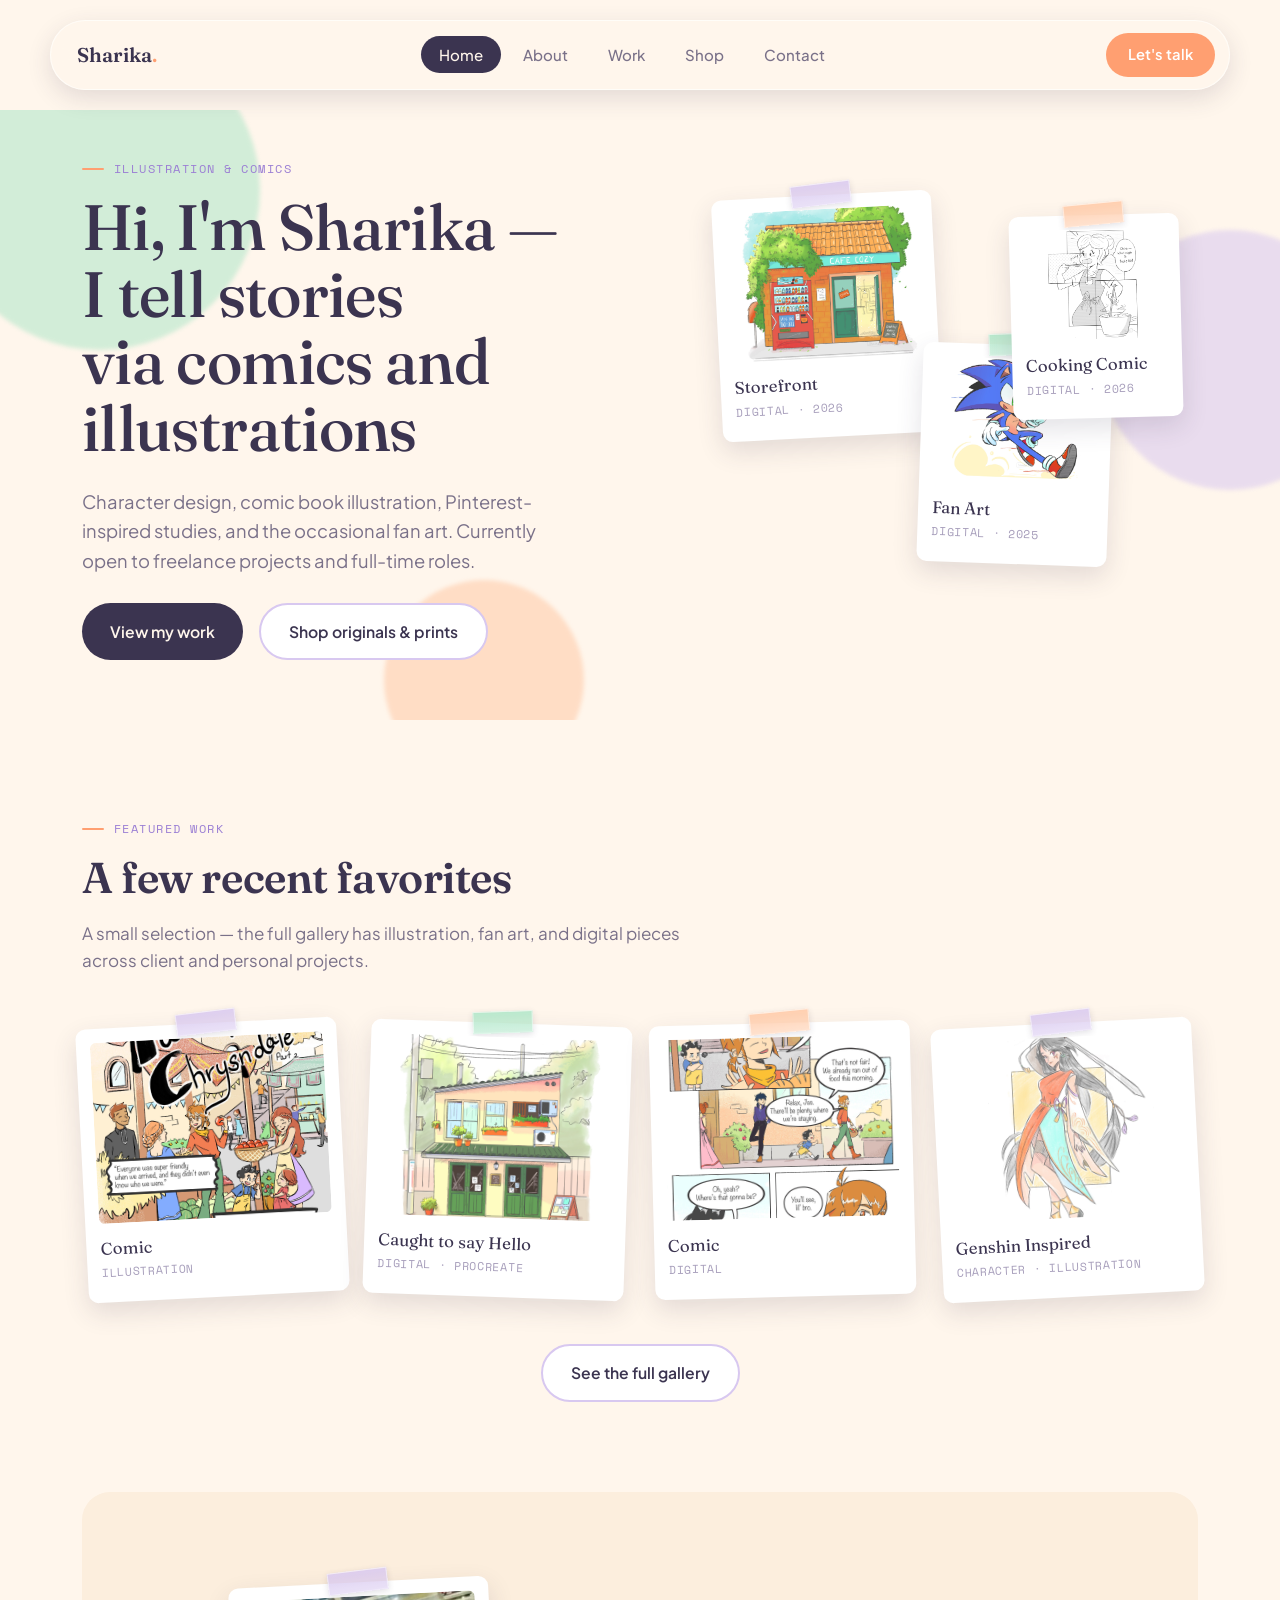
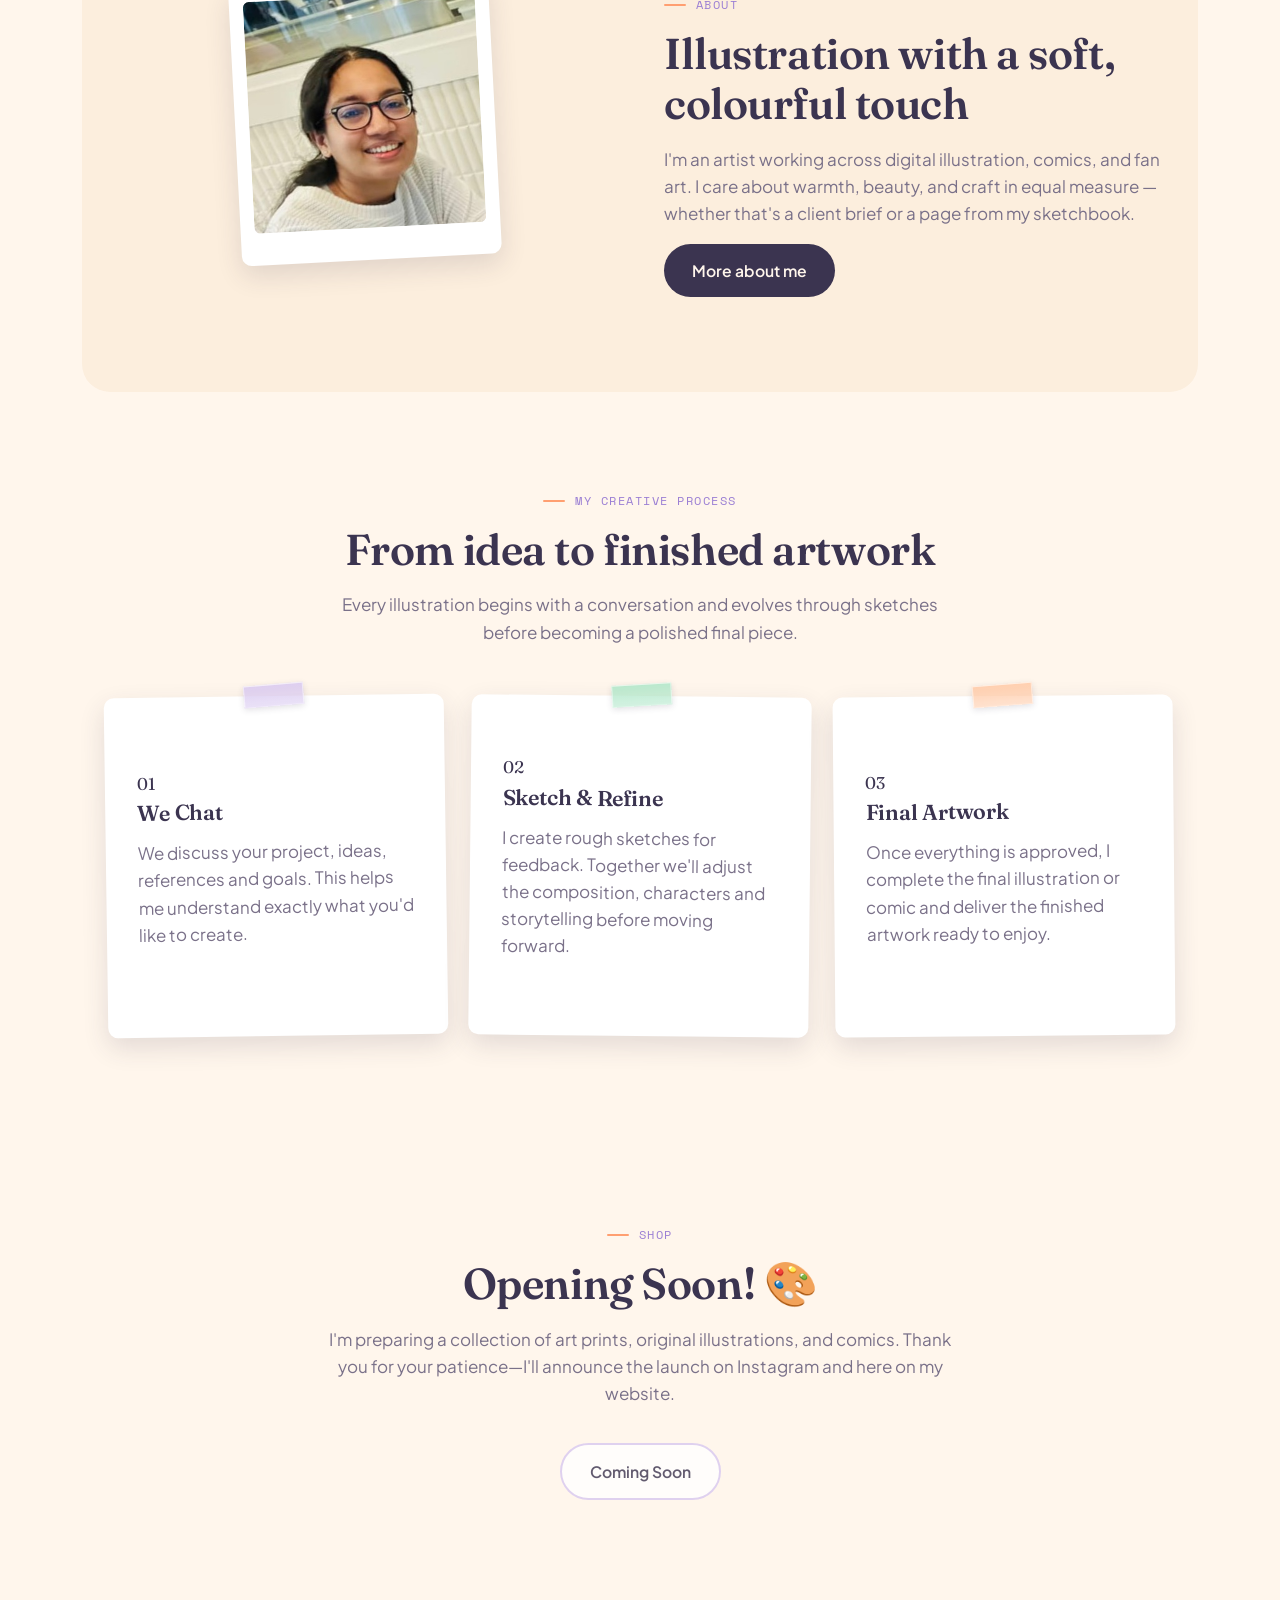
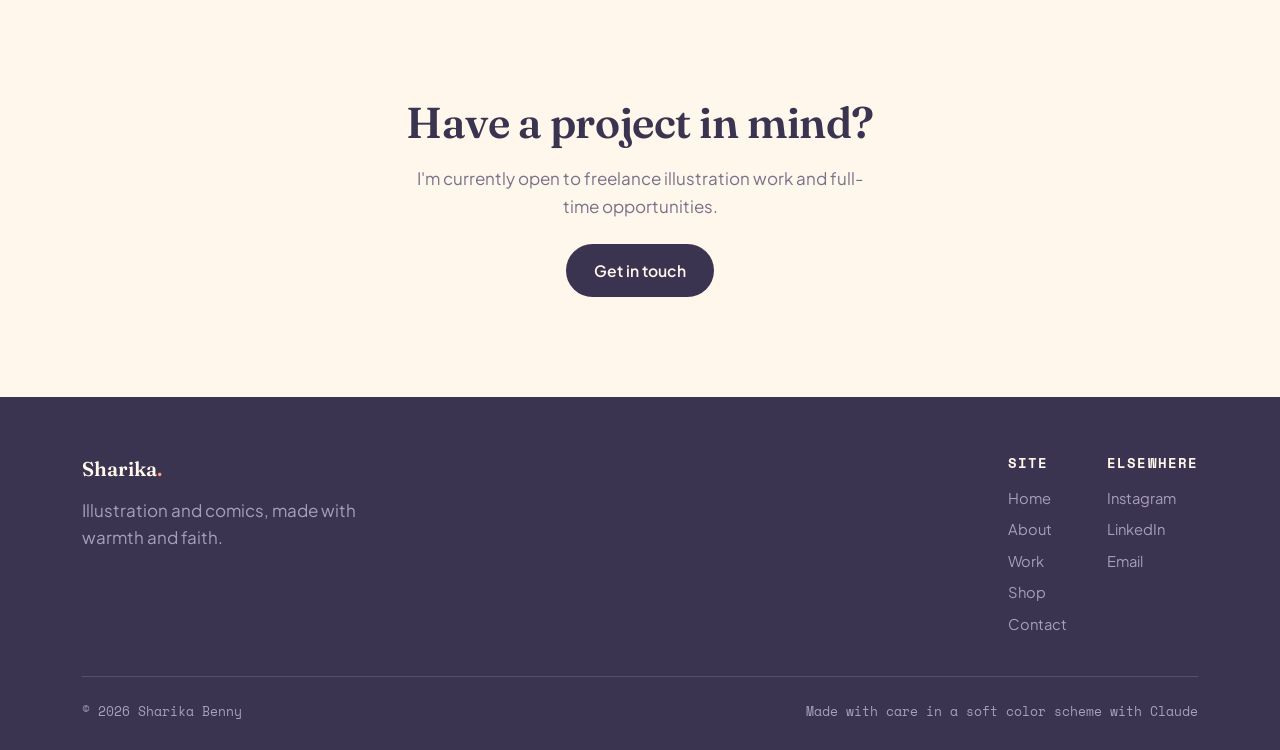
==== index.html @ 8abe6634 "Update index.html" ====
<!DOCTYPE html>
<html lang="en">
<head>
<meta charset="UTF-8">
<meta name="viewport" content="width=device-width, initial-scale=1.0">
<title>Sharika Benny — Illustrator, Comic Artist & Visual Storyteller</title>
<meta name="description"
content="Portfolio of Sharika Benny, an illustrator and comic artist creating character-driven illustrations, comics, and visual storytelling. Available for freelance commissions and full-time opportunities.">
<link rel="preconnect" href="https://fonts.googleapis.com">
<link href="https://fonts.googleapis.com/css2?family=Fraunces:opsz,wght@9..144,400..700&family=Plus+Jakarta+Sans:wght@400;500;600;700&family=Space+Mono:wght@400;700&display=swap" rel="stylesheet">
<link rel="stylesheet" href="style.css">
<link rel="icon" href="favicon.ico" sizes="any">
<link rel="icon" type="image/png" sizes="32x32" href="Favicon.png">
</head>
<body>

<header class="site-header">
  <nav class="nav-pill wrap" style="max-width:1180px;">
    <a href="index.html" class="logo">Sharika<span class="dot">.</span></a>
    <ul class="nav-links">
      <li><a href="index.html" class="active">Home</a></li>
      <li><a href="about.html">About</a></li>
      <li><a href="work.html">Work</a></li>
      <li><a href="shop.html">Shop</a></li>
      <li><a href="contact.html">Contact</a></li>
    </ul>
    <a href="contact.html" class="nav-cta">Let's talk</a>
    <button class="nav-toggle">MENU</button>
  </nav>
</header>

<!-- ============ HERO ============ -->
<section style="padding-top:40px; padding-bottom:60px;">
  <div class="blob-field"><span class="blob b1"></span><span class="blob b2"></span><span class="blob b3"></span></div>
  <div class="wrap" style="position:relative; z-index:1;">
    <div class="grid-2" style="align-items:center;">
      <div>
        <span class="eyebrow">Illustration &amp; Comics</span>
        <h1>Hi, I'm Sharika —<br>I tell stories<br>via comics and illustrations</h1>
        <p style="font-size:1.15rem; max-width:460px;">Character design, comic book illustration, Pinterest-inspired studies, and the occasional fan art. Currently open to freelance projects and full-time roles.</p>
        <div style="display:flex; gap:16px; flex-wrap:wrap; margin-top:28px;">
          <a href="work.html" class="btn btn-primary">View my work</a>
          <a href="shop.html" class="btn btn-secondary">Shop originals &amp; prints</a>
        </div>
      </div>
      <div style="position:relative; height:420px;">
        <!-- Pinned collage -->
        <div class="pin-card" style="position:absolute; width:220px; top:0; left:10%;">
          <span class="tape"></span>
         <div class="art-thumb">
          <a href="house.jpeg" class="lightbox-link">
          <img src="house.jpeg" alt="House digital painting done on Procreate by Sharika Benny">
          </a>
         </div>
          <div class="pin-title">Storefront</div>
          <div class="pin-meta">Digital · 2026</div>
        </div>
        <div class="pin-card" style="position:absolute; width:190px; top:150px; left:48%;">
          <span class="tape"></span>
          <div class="art-thumb">
             <a href="sonic.jpg" class="lightbox-link">
          <img src="sonic.jpg" alt="Fan Art of Sonic the Hedgehog done by Sharika Benny">
          </a>
          </div>
          <div class="pin-title">Fan Art</div>
          <div class="pin-meta">Digital · 2025</div>
        </div>
        <div class="pin-card" style="position:absolute; width:170px; top:20px; left:65%;">
          <span class="tape"></span>
          <div class="art-thumb">
            <a href="cooking.jpeg" class="lightbox-link">
          <img src="cooking.jpeg" alt="Comic Illustration">
          </a>
          </div>
          <div class="pin-title">Cooking Comic</div>
          <div class="pin-meta">Digital · 2026</div>
        </div>
      </div>
    </div>
  </div>
</section>

<!-- ============ FEATURED WORK ============ -->
<section>
  <div class="wrap">
    <div class="section-header">
      <span class="eyebrow">Featured work</span>
      <h2>A few recent favorites</h2>
      <p>A small selection — the full gallery has illustration, fan art, and digital pieces across client and personal projects.</p>
    </div>
    <div class="grid-4">
      <div class="pin-card">
        <span class="tape"></span>
        <div class="art-thumb">
           <a href="comic3.jpg" class="lightbox-link">
          <img src="comic3.jpg" alt="character design of a woman">
          </a>
        </div>
        <div class="pin-title">Comic</div>
        <div class="pin-meta">Illustration</div>
      </div>
      
      <div class="pin-card">
        <span class="tape"></span>
        <div class="art-thumb">
          <a href="house2.jpeg" class="lightbox-link">
          <img src="house2.jpeg" alt="character design of a girl inspired by Pinterest">
          </a>
        </div>
        <div class="pin-title">Caught to say Hello</div>
        <div class="pin-meta">Digital · Procreate</div>
      </div>
      
      <div class="pin-card">
        <span class="tape"></span>
        <div class="art-thumb">
         <a href="comic2.jpg" class="lightbox-link">
    <img src="comic2.jpg" alt="original comic illustration done by Sharika Benny">
         </a>
        </div>
        <div class="pin-title">Comic</div>
        <div class="pin-meta">Digital</div>
      </div>
      
      <div class="pin-card">
        <span class="tape"></span>
        <div class="art-thumb">
         <a href="genshin.jpeg" class="lightbox-link">
    <img src="genshin.jpeg" alt="illustration of a female character inspired by Genshin Impact done by Sharika Benny">
         </a>
        </div>
        <div class="pin-title">Genshin Inspired</div>
        <div class="pin-meta">Character · Illustration</div>
      </div>
    </div>
    <div style="text-align:center; margin-top:48px;">
      <a href="work.html" class="btn btn-secondary">See the full gallery</a>
    </div>
  </div>
</section>

<!-- ============ ABOUT TEASER ============ -->
<section style="background:var(--cream-deep); border-radius:var(--radius-lg); max-width:calc(var(--max-width) - 64px); margin:0 auto;">
  <div class="wrap" style="max-width:100%;">
    <div class="grid-2">
      <div style="position:relative; height:320px;">
        <div class="pin-card" style="width:260px; margin:0 auto;">
          <span class="tape"></span>
          <div class="art-thumb" style="aspect-ratio:1/1;">
           <img src="me.jpg" alt="Profile Photo">
          </div>
        </div>
      </div>
      <div>
        <span class="eyebrow">About</span>
        <h2>Illustration with a soft, colourful touch</h2>
        <p>I'm an artist working across digital illustration, comics, and fan art. I care about warmth, beauty, and craft in equal measure — whether that's a client brief or a page from my sketchbook.</p>
        <a href="about.html" class="btn btn-primary">More about me</a>
      </div>
    </div>
  </div>
</section>

  <!-- ============ CREATIVE PROCESS ============ -->
<section>

  <div class="wrap">

    <div class="section-header center">
      <span class="eyebrow">My Creative Process</span>
      <h2>From idea to finished artwork</h2>
      <p style="max-width:650px; margin:0 auto;">
        Every illustration begins with a conversation and evolves through sketches
        before becoming a polished final piece.
      </p>
    </div>

    <div class="process-grid">

      <div class="pin-card process-card">
        <span class="tape"></span>

        <div class="process-number">01</div>

        <h3>We Chat</h3>

        <p>
          We discuss your project, ideas, references and goals.
          This helps me understand exactly what you'd like to create.
        </p>
      </div>

      <div class="pin-card process-card">
        <span class="tape"></span>

        <div class="process-number">02</div>

        <h3>Sketch & Refine</h3>

        <p>
          I create rough sketches for feedback.
          Together we'll adjust the composition, characters and storytelling before moving forward.
        </p>
      </div>

      <div class="pin-card process-card">
        <span class="tape"></span>

        <div class="process-number">03</div>

        <h3>Final Artwork</h3>

        <p>
          Once everything is approved, I complete the final illustration or comic
          and deliver the finished artwork ready to enjoy.
        </p>
      </div>

    </div>

  </div>

</section>

<!-- ============ SHOP TEASER ============ -->
<section>
  <div class="wrap">
    <div class="section-header center">
      <span class="eyebrow">Shop</span>
      <h2>Opening Soon! 🎨</h2>
      <p style="max-width:650px; margin:0 auto;">
        I'm preparing a collection of art prints, original illustrations, and comics.
        Thank you for your patience—I'll announce the launch on Instagram and here on my website.
      </p>

      <div style="margin-top:36px;">
        <span class="btn btn-secondary" style="cursor:default; opacity:.8;">
          Coming Soon
        </span>
      </div>
    </div>
  </div>
</section>
  
<!-- ============ CTA BAND ============ -->
<section class="section-tight">
  <div class="wrap" style="text-align:center;">
    <h2>Have a project in mind?</h2>
    <p style="max-width:480px; margin:0 auto 24px;">I'm currently open to freelance illustration work and full-time opportunities.</p>
    <a href="contact.html" class="btn btn-primary">Get in touch</a>
  </div>
</section>

<footer>
  <div class="wrap">
    <div class="foot-top">
      <div>
        <a href="index.html" class="logo">Sharika<span class="dot">.</span></a>
        <p style="color:var(--ink-faint); max-width:280px; margin-top:12px;">Illustration and comics, made with warmth and faith.</p>
      </div>
      <div class="foot-links">
        <div class="foot-col">
          <h4>Site</h4>
          <a href="index.html">Home</a>
          <a href="about.html">About</a>
          <a href="work.html">Work</a>
          <a href="shop.html">Shop</a>
          <a href="contact.html">Contact</a>
        </div>
        <div class="foot-col">
          <h4>Elsewhere</h4>
          <a href="https://www.instagram.com/sharika_benny/">Instagram</a>
          <a href="https://www.linkedin.com/in/sharika-b-89a00021a/">LinkedIn</a>
          <a href="mailto:sharikabenny@gmail.com">Email</a>
        </div>
      </div>
    </div>
    <div class="foot-bottom">
      <span>© 2026 Sharika Benny</span>
      <span>Made with care in a soft color scheme with Claude</span>
    </div>
  </div>
</footer>


<div id="lightbox" class="lightbox">

    <div class="lightbox-inner">

        <button class="lightbox-close">&times;</button>

        <button class="lightbox-prev">&#10094;</button>

        <div class="lightbox-image">
            <img id="lightbox-img" src="" alt="Artwork">
        </div>

        <button class="lightbox-next">&#10095;</button>

    </div>

</div>
 <script src="https://unpkg.com/@panzoom/panzoom/dist/panzoom.min.js"></script>
<script src="script.js"></script>
</body>
</html>
---- style.css ----
/* =========================================================
   ART PORTFOLIO — DESIGN SYSTEM
   Palette: peach / mint / lavender, warm cream base
   Display: Fraunces · Body: Plus Jakarta Sans · Labels: Space Mono
   Signature element: pinned "corkboard" cards (rotated + washi tape)
   ========================================================= */

/* ---------- Opening Soon ---------- */

.opening-soon-card{
    max-width:520px;
    margin:50px auto;
    padding:45px;
    text-align:center;
    position:relative;
}

.notice-pin{
    font-size:1.8rem;
    margin-bottom:15px;
}

.notice{
    font-family:"Plus Jakarta Sans",sans-serif;
    color:var(--ink);
}

.notice-line{
    width:120px;
    height:2px;
    background:var(--ink);
    margin:0 auto 30px;
    opacity:.25;
}

.notice h2{
    font-family:"Space Mono",monospace;
    font-size:1rem;
    letter-spacing:2px;
    margin-bottom:30px;
}

.notice p{
    margin-bottom:28px;
    line-height:1.8;
    font-size:1.05rem;
}

.signature{
    font-family:"Fraunces",serif;
    font-size:1.2rem;
    color:var(--lavender-dark);
}

:root {
  /* Color tokens */
  --cream: #FFF6EC;
  --cream-deep: #FCEEDD;
  --peach: #FFC9A6;
  --peach-deep: #FF9F71;
  --mint: #AEE6C8;
  --mint-deep: #63B892;
  --lavender: #D8C8F0;
  --lavender-deep: #9B7FD4;
  --ink: #3B3450;
  --ink-soft: #7A7189;
  --ink-faint: #A79EBB;
  --white: #FFFFFF;
  --shadow: rgba(59, 52, 80, 0.14);

  /* Type */
  --font-display: "Fraunces", "Georgia", serif;
  --font-body: "Plus Jakarta Sans", "Segoe UI", sans-serif;
  --font-label: "Space Mono", "Courier New", monospace;

  /* Layout */
  --max-width: 1180px;
  --radius-lg: 28px;
  --radius-md: 18px;
  --radius-sm: 10px;
}

* { box-sizing: border-box; }
html { scroll-behavior: smooth; }

body {
  margin: 0;
  background: var(--cream);
  color: var(--ink);
  font-family: var(--font-body);
  font-size: 17px;
  line-height: 1.6;
  -webkit-font-smoothing: antialiased;
  overflow-x: hidden;
}

img { max-width: 100%; display: block; }
a { color: inherit; text-decoration: none; }

.wrap {
  max-width: var(--max-width);
  margin: 0 auto;
  padding: 0 32px;
}

h1, h2, h3, h4 {
  font-family: var(--font-display);
  font-weight: 600;
  margin: 0 0 0.4em;
  color: var(--ink);
  letter-spacing: -0.01em;
}

h1 { font-size: clamp(2.6rem, 5vw, 4.4rem); font-weight: 500; line-height: 1.05; }
h2 { font-size: clamp(1.9rem, 3.4vw, 2.7rem); line-height: 1.15; }
h3 { font-size: 1.35rem; }

p { margin: 0 0 1em; color: var(--ink-soft); }

.eyebrow {
  font-family: var(--font-label);
  font-size: 0.78rem;
  letter-spacing: 0.12em;
  text-transform: uppercase;
  color: var(--lavender-deep);
  display: inline-flex;
  align-items: center;
  gap: 10px;
  margin-bottom: 14px;
}
.eyebrow::before {
  content: "";
  width: 22px;
  height: 2px;
  background: var(--peach-deep);
  display: inline-block;
  border-radius: 2px;
}

/* Reduced motion respect */
@media (prefers-reduced-motion: reduce) {
  html { scroll-behavior: auto; }
  * { animation-duration: 0.001ms !important; animation-iteration-count: 1 !important; transition-duration: 0.001ms !important; }
}

/* =========================================================
   AMBIENT BACKGROUND BLOBS
   ========================================================= */
.blob-field {
  position: absolute;
  inset: 0;
  overflow: hidden;
  z-index: 0;
  pointer-events: none;
}
.blob {
  position: absolute;
  border-radius: 50%;
  filter: blur(2px);
  opacity: 0.55;
  animation: float 16s ease-in-out infinite;
}
.blob.b1 { width: 320px; height: 320px; background: var(--mint); top: -80px; left: -60px; animation-delay: 0s; }
.blob.b2 { width: 260px; height: 260px; background: var(--lavender); top: 120px; right: -80px; animation-delay: -4s; }
.blob.b3 { width: 200px; height: 200px; background: var(--peach); bottom: -60px; left: 30%; animation-delay: -8s; }

@keyframes float {
  0%, 100% { transform: translate(0, 0) scale(1); }
  33% { transform: translate(18px, -24px) scale(1.05); }
  66% { transform: translate(-14px, 14px) scale(0.97); }
}

/* =========================================================
   NAVIGATION — soft pill, sticky
   ========================================================= */
.site-header {
  position: sticky;
  top: 0;
  z-index: 100;
  padding: 20px 0;
}
.nav-pill {
  max-width: var(--max-width);
  margin: 0 auto;
  padding: 12px 14px 12px 26px;
  background: rgba(255, 246, 236, 0.78);
  backdrop-filter: blur(14px);
  -webkit-backdrop-filter: blur(14px);
  border: 1px solid rgba(255, 255, 255, 0.6);
  border-radius: 100px;
  display: flex;
  align-items: center;
  justify-content: space-between;
  box-shadow: 0 8px 24px var(--shadow);
}
.logo {
  font-family: var(--font-display);
  font-size: 1.25rem;
  font-weight: 600;
  color: var(--ink);
}
.logo .dot { color: var(--peach-deep); }

.nav-links {
  display: flex;
  align-items: center;
  gap: 4px;
  list-style: none;
  margin: 0;
  padding: 0;
}
.nav-links a {
  padding: 9px 18px;
  border-radius: 100px;
  font-size: 0.94rem;
  font-weight: 500;
  color: var(--ink-soft);
  transition: background 0.2s ease, color 0.2s ease;
}
.nav-links a:hover { background: var(--mint); color: var(--ink); }
.nav-links a.active { background: var(--ink); color: var(--cream); }

.nav-cta {
  background: var(--peach-deep);
  color: var(--white);
  padding: 10px 22px;
  border-radius: 100px;
  font-weight: 600;
  font-size: 0.92rem;
  white-space: nowrap;
  transition: transform 0.2s ease, box-shadow 0.2s ease;
}
.nav-cta:hover { transform: translateY(-2px); box-shadow: 0 8px 18px var(--shadow); }

.nav-toggle { display: none; }

@media (max-width: 780px) {
  .nav-links { display: none; }
  .nav-toggle {
    display: inline-flex;
    background: none;
    border: none;
    font-family: var(--font-label);
    font-size: 0.85rem;
    color: var(--ink);
    cursor: pointer;
  }
  .nav-pill.open .nav-links {
    display: flex;
    flex-direction: column;
    position: absolute;
    top: 74px;
    left: 20px;
    right: 20px;
    background: var(--white);
    border-radius: var(--radius-md);
    padding: 12px;
    box-shadow: 0 12px 30px var(--shadow);
  }
  .nav-links a { width: 100%; text-align: center; }
}

/* =========================================================
   BUTTONS
   ========================================================= */
.btn {
  display: inline-flex;
  align-items: center;
  gap: 8px;
  padding: 14px 28px;
  border-radius: 100px;
  font-weight: 600;
  font-size: 0.98rem;
  border: none;
  cursor: pointer;
  transition: transform 0.2s ease, box-shadow 0.2s ease, background 0.2s ease;
  font-family: var(--font-body);
}
.btn-primary { background: var(--ink); color: var(--cream); }
.btn-primary:hover { transform: translateY(-2px); box-shadow: 0 10px 22px var(--shadow); }
.btn-secondary { background: var(--white); color: var(--ink); border: 2px solid var(--lavender); }
.btn-secondary:hover { background: var(--lavender); transform: translateY(-2px); }
.btn-block { width: 100%; justify-content: center; }

/* =========================================================
   SIGNATURE ELEMENT — PINNED CORKBOARD CARD
   Rotated cards with a washi-tape strip, like pinned to a studio wall.
   Straightens and lifts on hover.
   ========================================================= */
.pin-card {
  position: relative;
  background: var(--white);
  border-radius: var(--radius-sm);
  padding: 14px 14px 20px;
  box-shadow: 0 10px 26px var(--shadow);
  transition: transform 0.35s cubic-bezier(.2,.8,.2,1), box-shadow 0.35s ease;
  cursor: pointer;
}
.pin-card .art-thumb img {
    width: 100%;
    height: 100%;
    display: block;
    object-fit: cover;
}
.pin-card .art-thumb a {
    display: block;
    width: 100%;
    height: 100%;
}
.pin-card:nth-child(3n+1) { transform: rotate(-3deg); }
.pin-card:nth-child(3n+2) { transform: rotate(2deg); }
.pin-card:nth-child(3n)   { transform: rotate(-1.5deg); }
.pin-card:hover {
  transform: rotate(0deg) translateY(-8px) scale(1.02);
  box-shadow: 0 20px 40px var(--shadow);
  z-index: 5;
}
.pin-card .tape {
  position: absolute;
  top: -12px;
  left: 50%;
  transform: translateX(-50%) rotate(-4deg);
  width: 60px;
  height: 22px;
  background: linear-gradient(180deg, rgba(216,200,240,0.85), rgba(216,200,240,0.55));
  border: 1px solid rgba(255,255,255,0.5);
  box-shadow: 0 2px 6px var(--shadow);
}
.pin-card:nth-child(3n+2) .tape { background: linear-gradient(180deg, rgba(174,230,200,0.85), rgba(174,230,200,0.55)); }
.pin-card:nth-child(3n) .tape { background: linear-gradient(180deg, rgba(255,201,166,0.85), rgba(255,201,166,0.55)); }

.pin-card .art-thumb {
  width: 100%;
  aspect-ratio: 4 / 3.1;
  border-radius: 6px;
  overflow: hidden;
  margin-bottom: 12px;
  position: relative;
}
.pin-card .art-thumb svg { width: 100%; height: 100%; display: block; }

.pin-card .pin-title { font-family: var(--font-display); font-size: 1.05rem; margin-bottom: 2px; }
.pin-card .pin-meta { font-family: var(--font-label); font-size: 0.72rem; color: var(--ink-faint); text-transform: uppercase; letter-spacing: 0.06em; }

/* =========================================================
   TAG PILLS
   ========================================================= */
.tag {
  display: inline-flex;
  padding: 6px 16px;
  border-radius: 100px;
  font-family: var(--font-label);
  font-size: 0.76rem;
  letter-spacing: 0.04em;
  background: var(--mint);
  color: var(--ink);
  margin: 0 6px 6px 0;
}
.tag.is-lav { background: var(--lavender); }
.tag.is-peach { background: var(--peach); }

/* =========================================================
   SECTIONS
   ========================================================= */
section { padding: 90px 0; position: relative; }
.section-tight { padding: 60px 0; }
.section-header { max-width: 640px; margin-bottom: 48px; }
.section-header.center { margin-left: auto; margin-right: auto; text-align: center; }

/* =========================================================
   FOOTER
   ========================================================= */
footer {
  background: var(--ink);
  color: var(--cream);
  padding: 56px 0 28px;
  margin-top: 40px;
}
footer .foot-top {
  display: flex;
  justify-content: space-between;
  align-items: flex-start;
  flex-wrap: wrap;
  gap: 32px;
  padding-bottom: 32px;
  border-bottom: 1px solid rgba(255,255,255,0.14);
}
footer .logo { color: var(--cream); }
footer .foot-links { display: flex; gap: 40px; flex-wrap: wrap; }
footer .foot-col h4 { color: var(--cream); font-size: 0.85rem; font-family: var(--font-label); text-transform: uppercase; letter-spacing: 0.08em; margin-bottom: 12px; }
footer .foot-col a { display: block; color: var(--ink-faint); margin-bottom: 8px; font-size: 0.92rem; transition: color 0.2s ease; }
footer .foot-col a:hover { color: var(--peach); }
footer .foot-bottom {
  padding-top: 24px;
  display: flex;
  justify-content: space-between;
  flex-wrap: wrap;
  gap: 12px;
  font-size: 0.82rem;
  color: var(--ink-faint);
  font-family: var(--font-label);
}

/* =========================================================
   LIGHTBOX
   ========================================================= */

#lightbox-img {
    position: relative;
    z-index: 1;
}

#lightbox-img {
    cursor: grab;
}

#lightbox-img:active {
    cursor: grabbing;
}

.lightbox {
    position: fixed;
    inset: 0;
    display: none;
    justify-content: center;
    align-items: center;
    padding: 40px;
    background: rgba(0, 0, 0, 0.75);
    backdrop-filter: blur(6px);
    z-index: 9999;
}

.lightbox.show {
    display: flex;
}

.lightbox-inner {
    position: relative;
    display: inline-block;

    background: white;
    padding: 22px;
    border-radius: 24px;
    box-shadow: 0 25px 60px rgba(0,0,0,.35);
}

#lightbox-img {
    display: block;
    max-width: 85vw;
    max-height: 85vh;
    width: auto;
    height: auto;
    border-radius: 14px;
}

.pin-card.lightbox-link {
    display: block;
    text-decoration: none;
    color: inherit;
}

/* Close button */

.lightbox-close {
    position: absolute;
    top: -18px;
    right: -18px;

    width: 42px;
    height: 42px;

    border: none;
    border-radius: 50%;

    background: white;
    font-size: 26px;
    cursor: pointer;
    z-index: 20;
}

.lightbox-close:hover {
    transform: scale(1.08);
}

/* Navigation */

.lightbox-prev,
.lightbox-next {

    position: absolute;
    top: 50%;
    transform: translateY(-50%);

    width: 54px;
    height: 54px;

    border: none;
    border-radius: 50%;

    background: rgba(255,255,255,.95);
    color: #333;

    font-size: 28px;
    cursor: pointer;

    transition: transform .2s ease, background .2s ease;
}

.lightbox-prev:hover,
.lightbox-next:hover {
    background: white;
    transform: translateY(-50%) scale(1.08);
}

.lightbox-prev {
    left: -75px;
}

.lightbox-next {
    right: -75px;
}

/* Mobile */

@media (max-width: 900px) {

    .lightbox {
        padding: 20px;
    }

    .lightbox-inner {
        padding: 12px;
    }

    .lightbox-prev {
        left: 8px;
    }

    .lightbox-next {
        right: 8px;
    }

    .lightbox-close {
        top: 10px;
        right: 10px;
    }

}

/* =========================================================
   FORMS
   ========================================================= */
.form-field { margin-bottom: 20px; }
.form-field label {
  display: block;
  font-family: var(--font-label);
  font-size: 0.78rem;
  text-transform: uppercase;
  letter-spacing: 0.06em;
  color: var(--ink-soft);
  margin-bottom: 8px;
}
.form-field input,
.form-field textarea,
.form-field select {
  width: 100%;
  padding: 14px 18px;
  border-radius: var(--radius-sm);
  border: 2px solid var(--cream-deep);
  background: var(--white);
  font-family: var(--font-body);
  font-size: 1rem;
  color: var(--ink);
  transition: border-color 0.2s ease;
}
.form-field input:focus,
.form-field textarea:focus,
.form-field select:focus {
  outline: none;
  border-color: var(--lavender-deep);
}
.form-field textarea { resize: vertical; min-height: 130px; }

/* Visible keyboard focus for accessibility */
a:focus-visible, button:focus-visible, input:focus-visible, textarea:focus-visible, select:focus-visible {
  outline: 3px solid var(--lavender-deep);
  outline-offset: 2px;
}

/* =========================================================
   UTILITY GRIDS
   ========================================================= */
.grid-2 { display: grid; grid-template-columns: 1fr 1fr; gap: 48px; align-items: center; }
.grid-3 { display: grid; grid-template-columns: repeat(3, 1fr); gap: 28px; }
.grid-4 { display: grid; grid-template-columns: repeat(4, 1fr); gap: 24px; }

@media (max-width: 900px) {
  .grid-2 { grid-template-columns: 1fr; gap: 32px; }
  .grid-3 { grid-template-columns: repeat(2, 1fr); }
  .grid-4 { grid-template-columns: repeat(2, 1fr); }
}
@media (max-width: 560px) {
  .grid-3, .grid-4 { grid-template-columns: 1fr; }
  .wrap { padding: 0 20px; }
  section { padding: 60px 0; }
}

/* Filter tabs (Work page) */
.filter-row {
  display: flex;
  gap: 10px;
  flex-wrap: wrap;
  margin-bottom: 40px;
}
.filter-btn {
  padding: 10px 20px;
  border-radius: 100px;
  border: 2px solid var(--cream-deep);
  background: var(--white);
  font-family: var(--font-label);
  font-size: 0.8rem;
  letter-spacing: 0.03em;
  cursor: pointer;
  transition: all 0.2s ease;
}
.filter-btn:hover { border-color: var(--lavender); }
.filter-btn.active { background: var(--ink); color: var(--cream); border-color: var(--ink); }

.hidden { display: none !important; }

/* Toast confirmation */
.toast {
  position: fixed;
  bottom: 30px;
  left: 50%;
  transform: translateX(-50%) translateY(20px);
  background: var(--ink);
  color: var(--cream);
  padding: 16px 28px;
  border-radius: 100px;
  font-size: 0.92rem;
  box-shadow: 0 12px 30px rgba(0,0,0,0.25);
  opacity: 0;
  pointer-events: none;
  transition: all 0.3s ease;
  z-index: 300;
}
.toast.show { opacity: 1; transform: translateX(-50%) translateY(0); pointer-events: auto; }

.success-message {
    display: none;
    margin-top: 20px;
    padding: 16px 18px;
    border-radius: 12px;
    background: #e8f8ee;
    color: #20643b;
    font-weight: 600;
    line-height: 1.5;
}

.process-grid{

display:flex;
align-items:center;
justify-content:center;
gap:24px;
flex-wrap:wrap;

margin-top:50px;

}

.process-card{
    width:340px;
    aspect-ratio:1 / 1;

    padding:32px;

    display:flex;
    flex-direction:column;
    justify-content:center;

    text-align:left;

    transition:.25s ease;
}

.process-card:nth-child(1){
    transform:rotate(-0.8deg);
}

.process-card:nth-child(2){
    transform:rotate(0.6deg);
}

.process-card:nth-child(3){
    transform:rotate(-0.5deg);
}

.process-card:hover{

transform:translateY(-8px) rotate(0deg);

}

.process-number{
    font-family:var(--font-display);    
}
font-size:3rem;

color:var(--lavender-deep);

margin-bottom:12px;

}

.process-card h3{

margin-bottom:14px;

}

.process-arrow{

font-size:2rem;

opacity:.45;

user-select:none;

}

@media(max-width:900px){

.process-grid{

flex-direction:column;

}

.process-arrow{

transform:rotate(90deg);

}
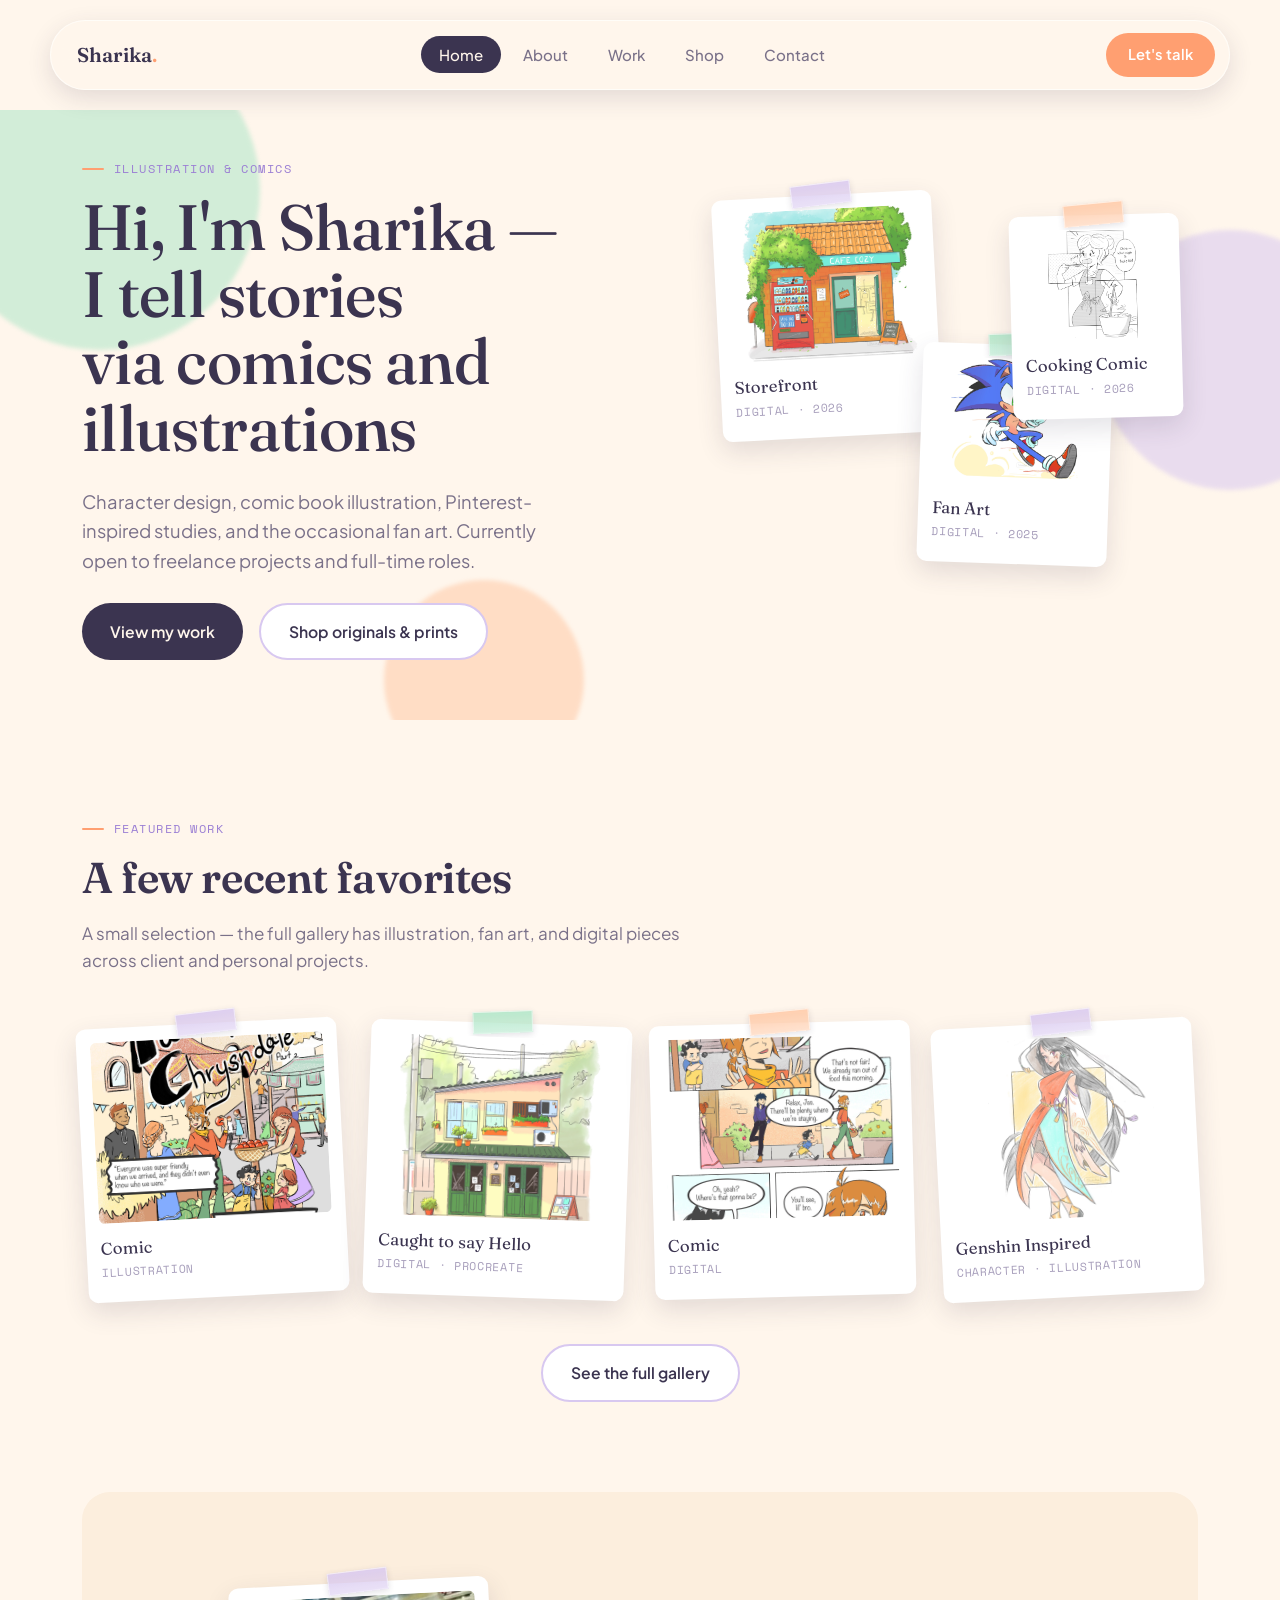
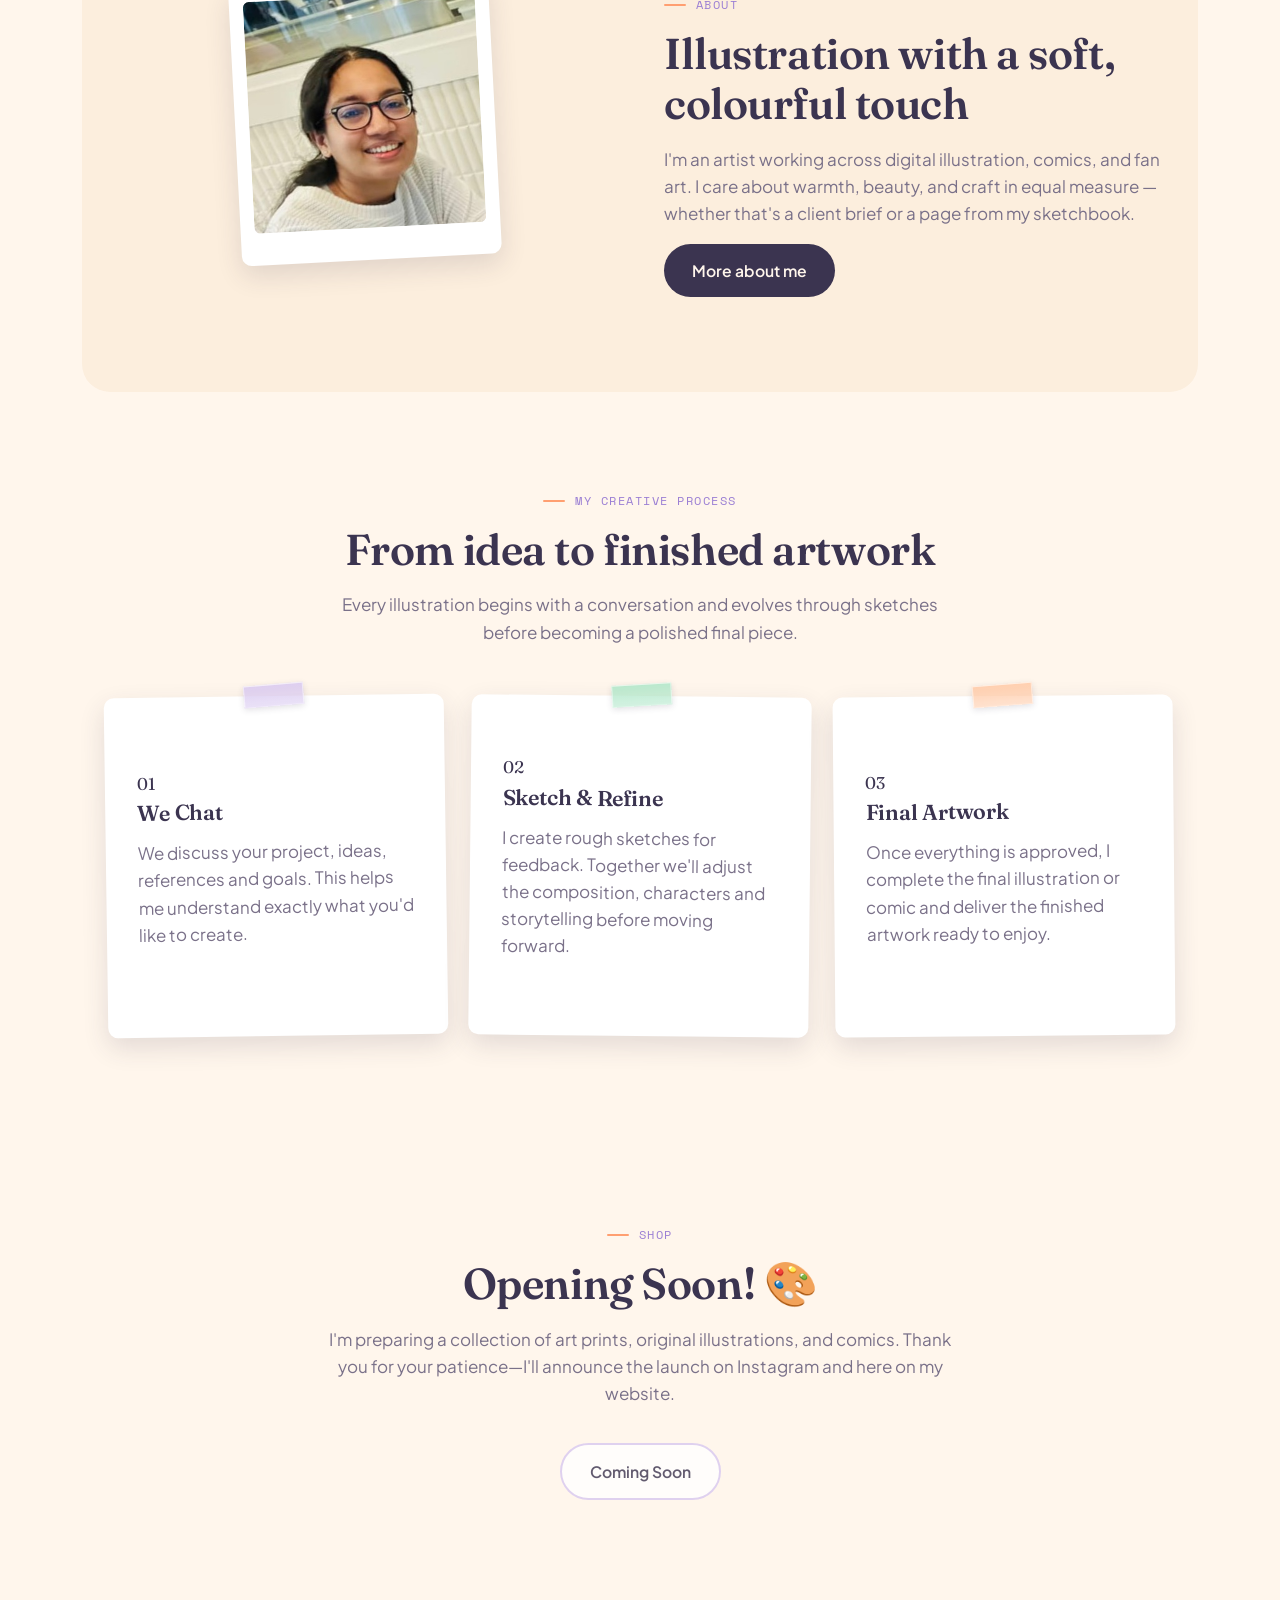
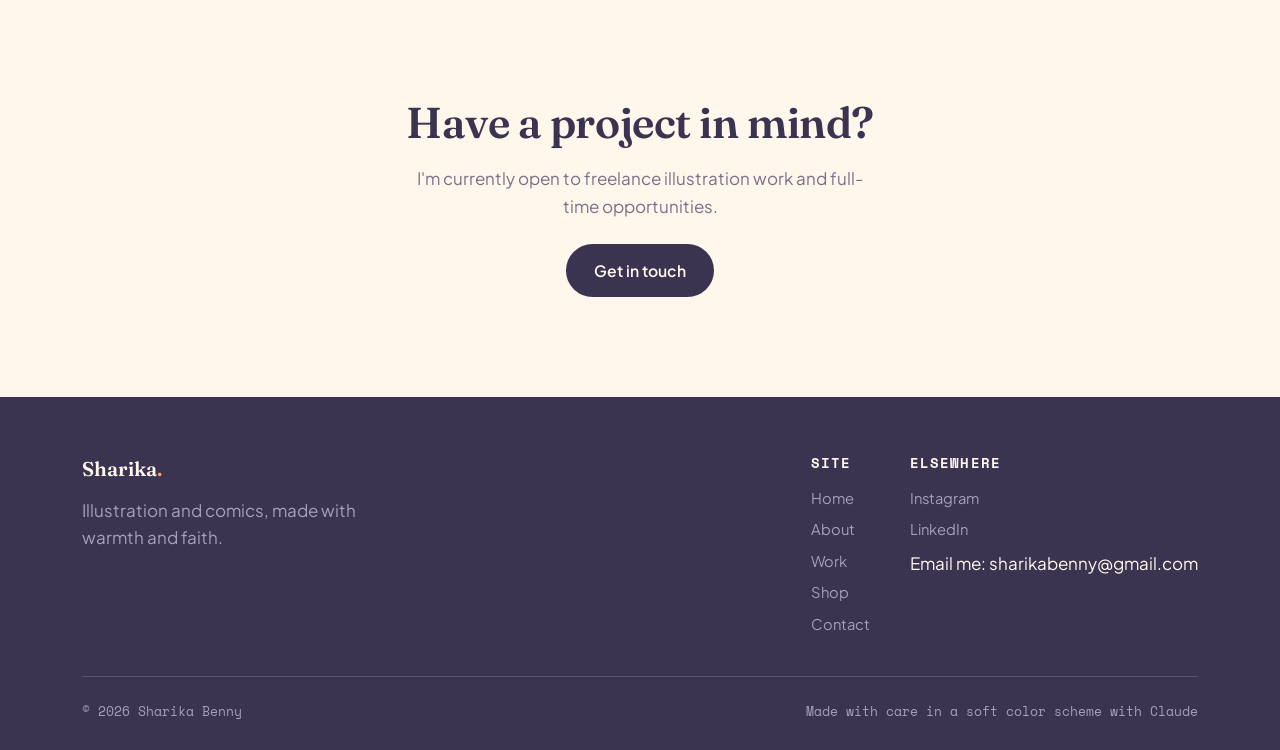
==== commit 51eb124a: "Update index.html" ====
--- a/index.html
+++ b/index.html
@@ -271,7 +271,7 @@
           <h4>Elsewhere</h4>
           <a href="https://www.instagram.com/sharika_benny/">Instagram</a>
           <a href="https://www.linkedin.com/in/sharika-b-89a00021a/">LinkedIn</a>
-          <a href="mailto:sharikabenny@gmail.com">Email</a>
+          Email me: sharikabenny@gmail.com
         </div>
       </div>
     </div>
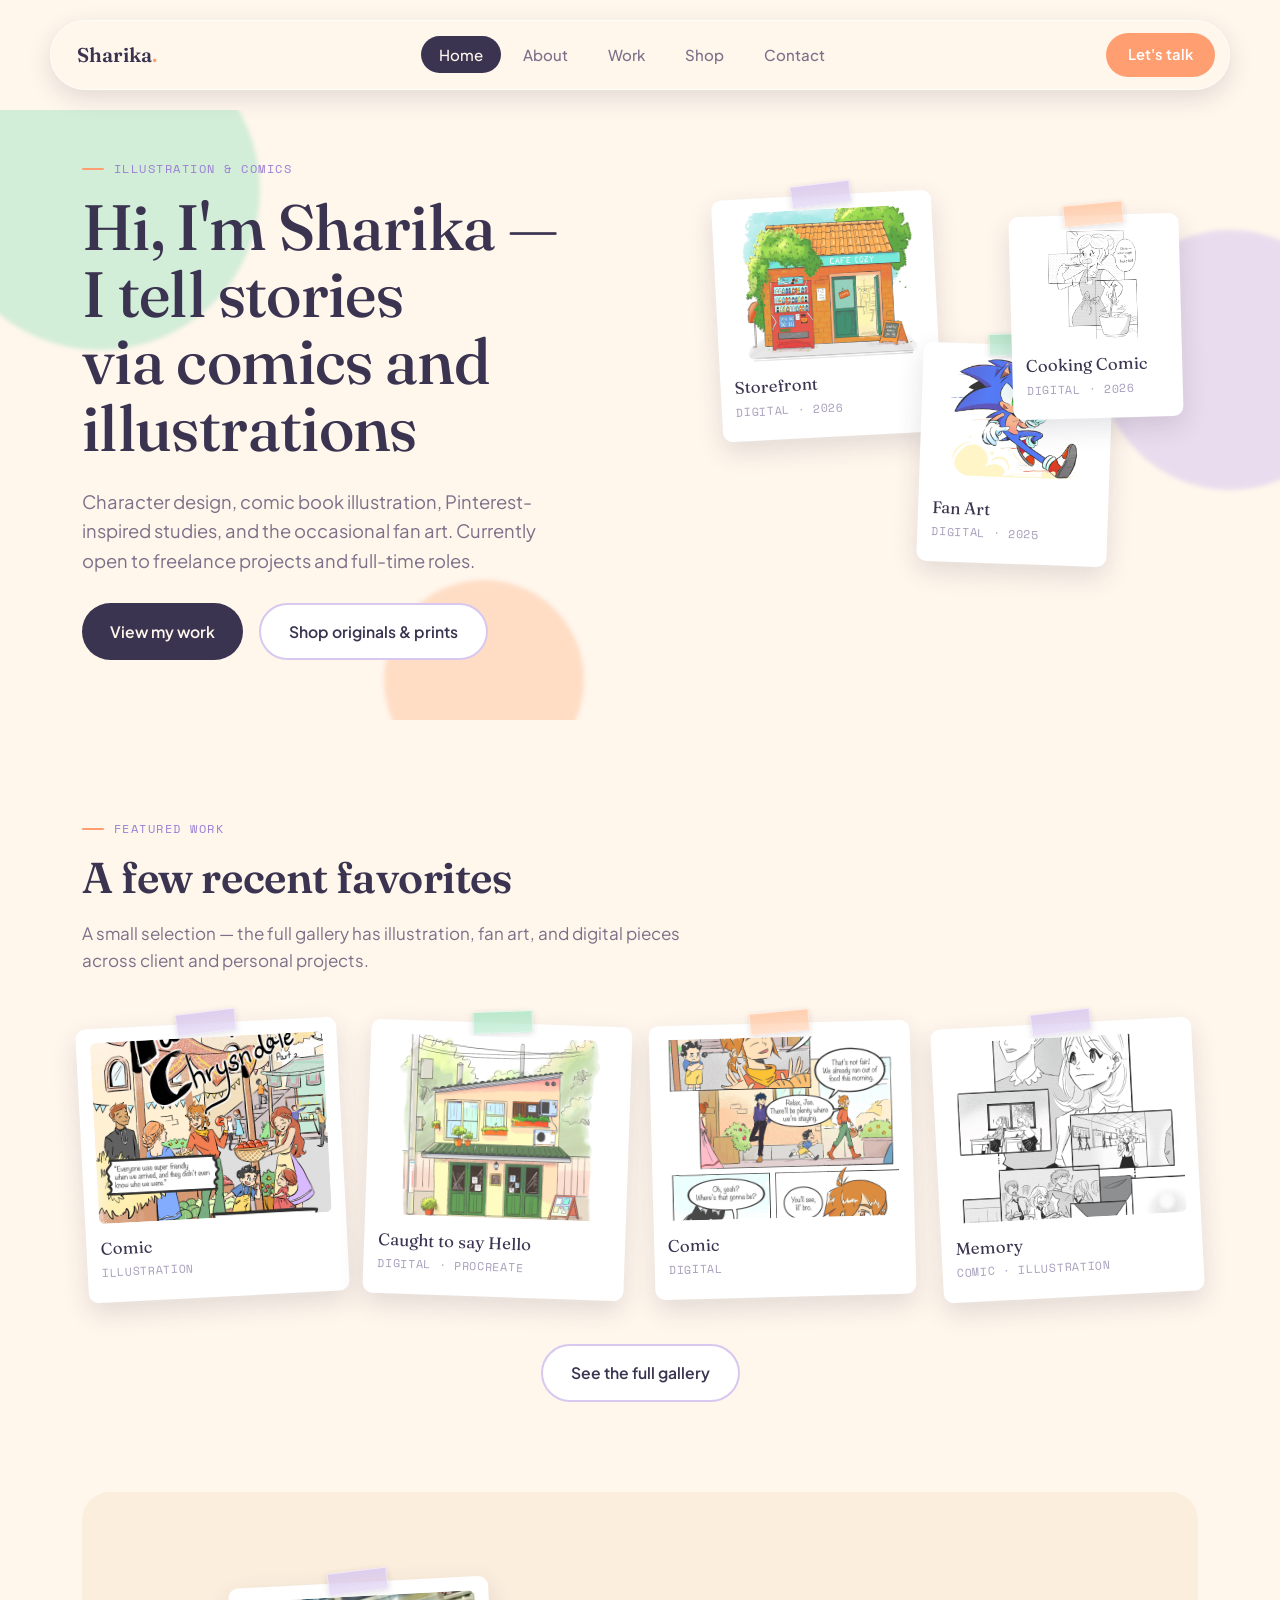
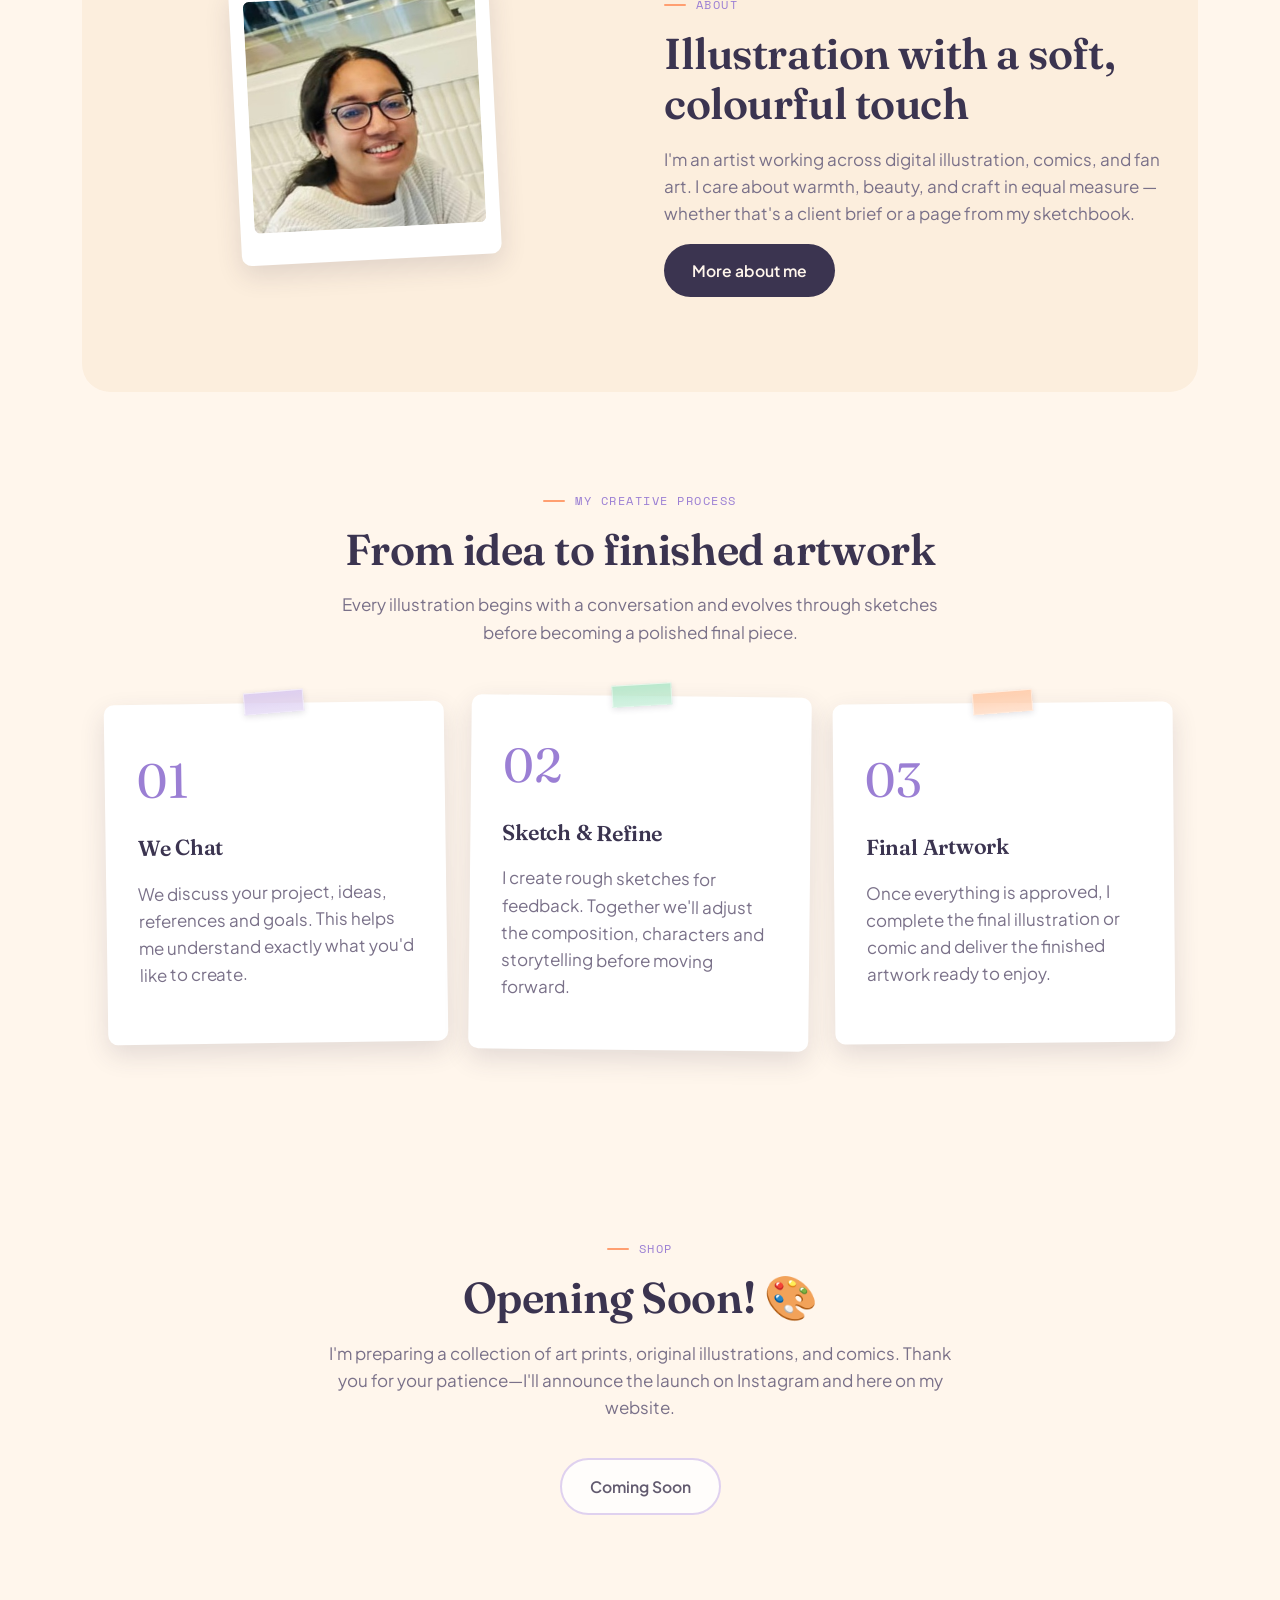
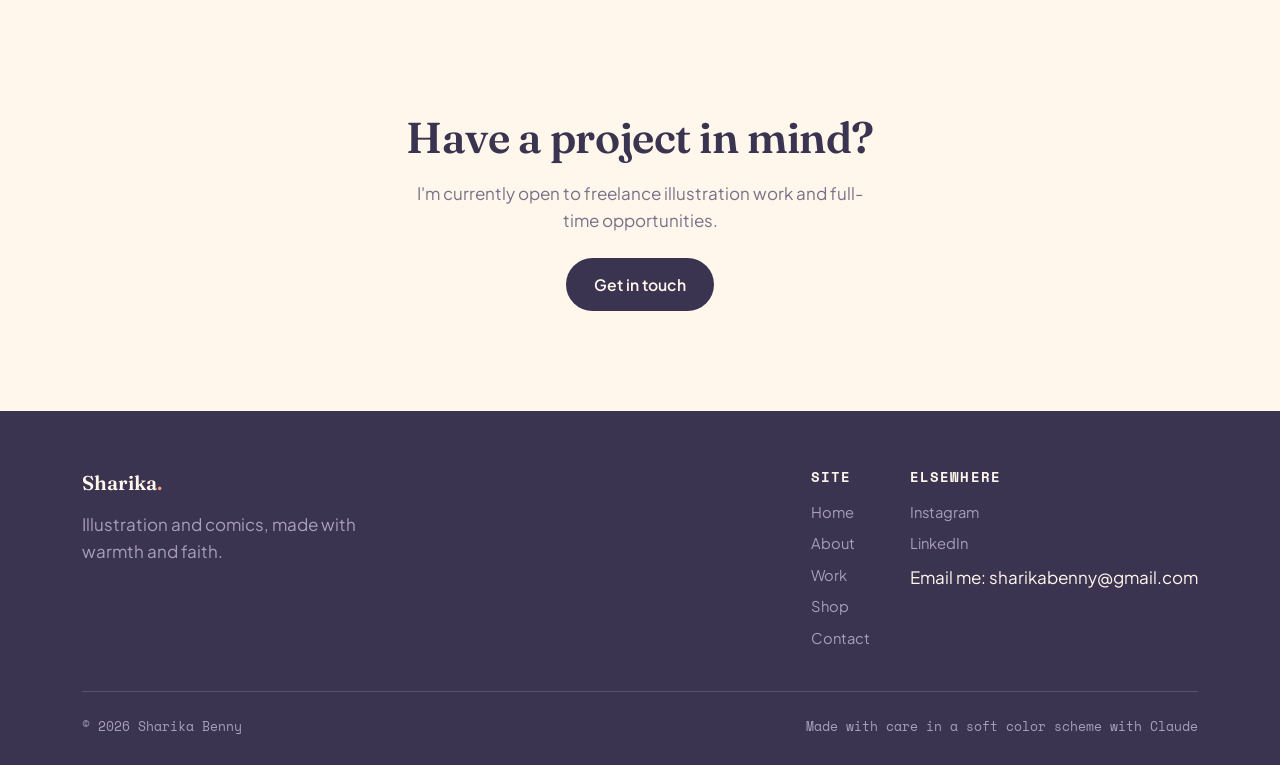
==== commit f6bd3339: "Update index.html" ====
--- a/index.html
+++ b/index.html
@@ -125,12 +125,12 @@
       <div class="pin-card">
         <span class="tape"></span>
         <div class="art-thumb">
-         <a href="genshin.jpeg" class="lightbox-link">
-    <img src="genshin.jpeg" alt="illustration of a female character inspired by Genshin Impact done by Sharika Benny">
+         <a href="1.jpg" class="lightbox-link">
+    <img src="1.jpg" alt="manga inspired comic page done by Sharika Benny">
          </a>
         </div>
-        <div class="pin-title">Genshin Inspired</div>
-        <div class="pin-meta">Character · Illustration</div>
+        <div class="pin-title">Memory</div>
+        <div class="pin-meta">Comic · Illustration</div>
       </div>
     </div>
     <div style="text-align:center; margin-top:48px;">
--- a/style.css
+++ b/style.css
@@ -405,145 +405,217 @@
    LIGHTBOX
    ========================================================= */
 
-#lightbox-img {
-    position: relative;
-    z-index: 1;
-}
-
-#lightbox-img {
-    cursor: grab;
-}
-
-#lightbox-img:active {
-    cursor: grabbing;
-}
-
-.lightbox {
-    position: fixed;
-    inset: 0;
-    display: none;
-    justify-content: center;
-    align-items: center;
-    padding: 40px;
-    background: rgba(0, 0, 0, 0.75);
-    backdrop-filter: blur(6px);
-    z-index: 9999;
-}
-
-.lightbox.show {
-    display: flex;
-}
-
-.lightbox-inner {
-    position: relative;
-    display: inline-block;
-
-    background: white;
-    padding: 22px;
-    border-radius: 24px;
-    box-shadow: 0 25px 60px rgba(0,0,0,.35);
-}
-
-#lightbox-img {
-    display: block;
-    max-width: 85vw;
-    max-height: 85vh;
-    width: auto;
-    height: auto;
-    border-radius: 14px;
-}
-
-.pin-card.lightbox-link {
-    display: block;
-    text-decoration: none;
-    color: inherit;
-}
-
-/* Close button */
-
-.lightbox-close {
-    position: absolute;
-    top: -18px;
-    right: -18px;
-
-    width: 42px;
-    height: 42px;
-
-    border: none;
-    border-radius: 50%;
-
-    background: white;
-    font-size: 26px;
-    cursor: pointer;
-    z-index: 20;
-}
-
-.lightbox-close:hover {
-    transform: scale(1.08);
-}
-
-/* Navigation */
+.lightbox{
+    position:fixed;
+    inset:0;
+    display:none;
+    justify-content:center;
+    align-items:center;
+    padding:50px;
+    background:rgba(0,0,0,.75);
+    backdrop-filter:blur(6px);
+    z-index:9999;
+}
+
+.lightbox.show{
+    display:flex;
+}
+
+.lightbox-inner{
+    position:relative;
+
+    display:flex;
+    flex-direction:column;
+
+    align-items:center;
+
+    width:min(94vw,1300px);
+
+    max-height:92vh;
+
+    padding:28px;
+
+    overflow-y:auto;
+
+    background:white;
+
+    border-radius:28px;
+}
+
+.lightbox-image{
+    width:100%;
+    display:flex;
+    justify-content:center;
+    align-items:center;
+}
+
+#lightbox-img{
+    display:block;
+    max-width:100%;
+    max-height:68vh;
+    width:100%;
+    height:auto;
+    object-fit:contain;
+}
+
+.lightbox-caption{
+    width:100%;
+    max-width:720px;
+
+    margin-top:30px;
+
+    text-align:center;
+}
+
+.lightbox-sidebar{
+    width:100%;
+    max-width:720px;
+}
+
+#lightbox-title{
+    margin-bottom:10px;
+}
+
+#lightbox-meta{
+    color:var(--ink-soft);
+    margin-bottom:24px;
+
+    font-family:var(--font-label);
+    text-transform:uppercase;
+    letter-spacing:.08em;
+    font-size:.8rem;
+}
+
+#lightbox-desc{
+    line-height:1.8;
+    margin-bottom:25px;
+}
+
+.pdf-link{
+    display:inline-flex;
+    align-items:center;
+    gap:10px;
+
+    padding:14px 28px;
+
+    border-radius:999px;
+
+    background:var(--ink);
+    color:white;
+
+    font-weight:600;
+
+    transition:.25s;
+}
+
+.pdf-link:hover{
+    transform:translateY(-2px);
+    box-shadow:0 10px 24px rgba(0,0,0,.18);
+}
+.lightbox-close{
+
+    position:absolute;
+
+    top:-18px;
+    right:-18px;
+
+    width:48px;
+    height:48px;
+
+    border:none;
+
+    border-radius:50%;
+
+    background:white;
+
+    font-size:28px;
+
+    cursor:pointer;
+
+    z-index:10;
+
+}
 
 .lightbox-prev,
-.lightbox-next {
-
-    position: absolute;
-    top: 50%;
-    transform: translateY(-50%);
-
-    width: 54px;
-    height: 54px;
-
-    border: none;
-    border-radius: 50%;
-
-    background: rgba(255,255,255,.95);
-    color: #333;
-
-    font-size: 28px;
-    cursor: pointer;
-
-    transition: transform .2s ease, background .2s ease;
-}
-
-.lightbox-prev:hover,
-.lightbox-next:hover {
-    background: white;
-    transform: translateY(-50%) scale(1.08);
-}
-
-.lightbox-prev {
-    left: -75px;
-}
-
-.lightbox-next {
-    right: -75px;
+.lightbox-next{
+
+    position:absolute;
+
+    top:50%;
+
+    transform:translateY(-50%);
+
+    width:56px;
+    height:56px;
+
+    border:none;
+
+    border-radius:50%;
+
+    background:white;
+
+    font-size:28px;
+
+    cursor:pointer;
+
+    z-index:10;
+
+}
+
+.lightbox-prev{
+    left:20px;
+}
+
+.lightbox-next{
+    right:20px;
 }
 
 /* Mobile */
 
-@media (max-width: 900px) {
-
-    .lightbox {
-        padding: 20px;
-    }
-
-    .lightbox-inner {
-        padding: 12px;
-    }
-
-    .lightbox-prev {
-        left: 8px;
-    }
-
-    .lightbox-next {
-        right: 8px;
-    }
-
-    .lightbox-close {
-        top: 10px;
-        right: 10px;
-    }
+@media (max-width:900px){
+
+.lightbox-inner{
+
+    flex-direction:column;
+
+    width:95vw;
+
+    max-height:90vh;
+
+    overflow-y:auto;
+
+}
+
+.lightbox-sidebar{
+
+    width:100%;
+
+}
+
+.lightbox-prev{
+
+    left:10px;
+
+}
+
+.lightbox-next{
+
+    right:10px;
+
+}
+
+.lightbox-close{
+
+    top:10px;
+    right:10px;
+
+}
+
+#lightbox-img{
+
+    max-height:60vh;
+
+}
 
 }
 
@@ -704,16 +776,11 @@
 }
 
 .process-number{
-    font-family:var(--font-display);    
-}
-font-size:3rem;
-
-color:var(--lavender-deep);
-
-margin-bottom:12px;
-
-}
-
+    font-family: var(--font-display);
+    font-size: 3rem;
+    color: var(--lavender-deep);
+    margin-bottom: 12px;
+}
 .process-card h3{
 
 margin-bottom:14px;
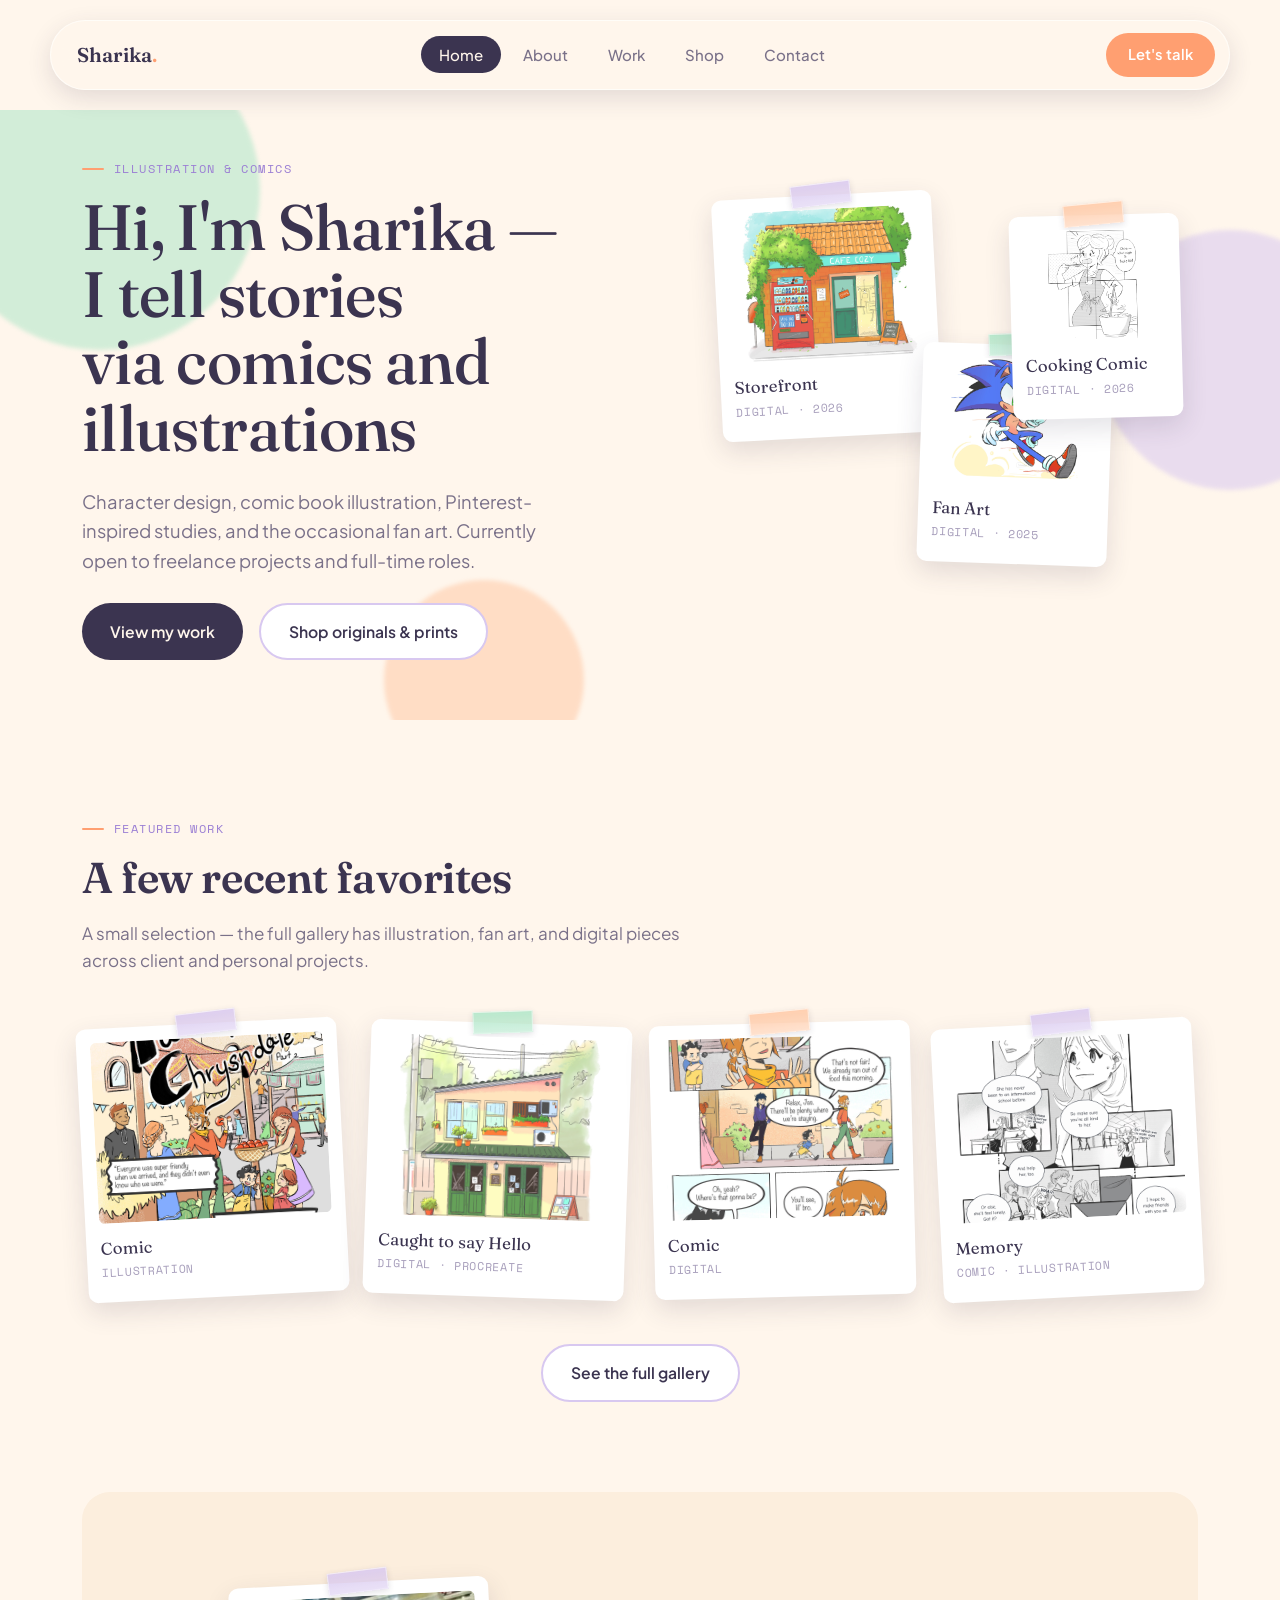
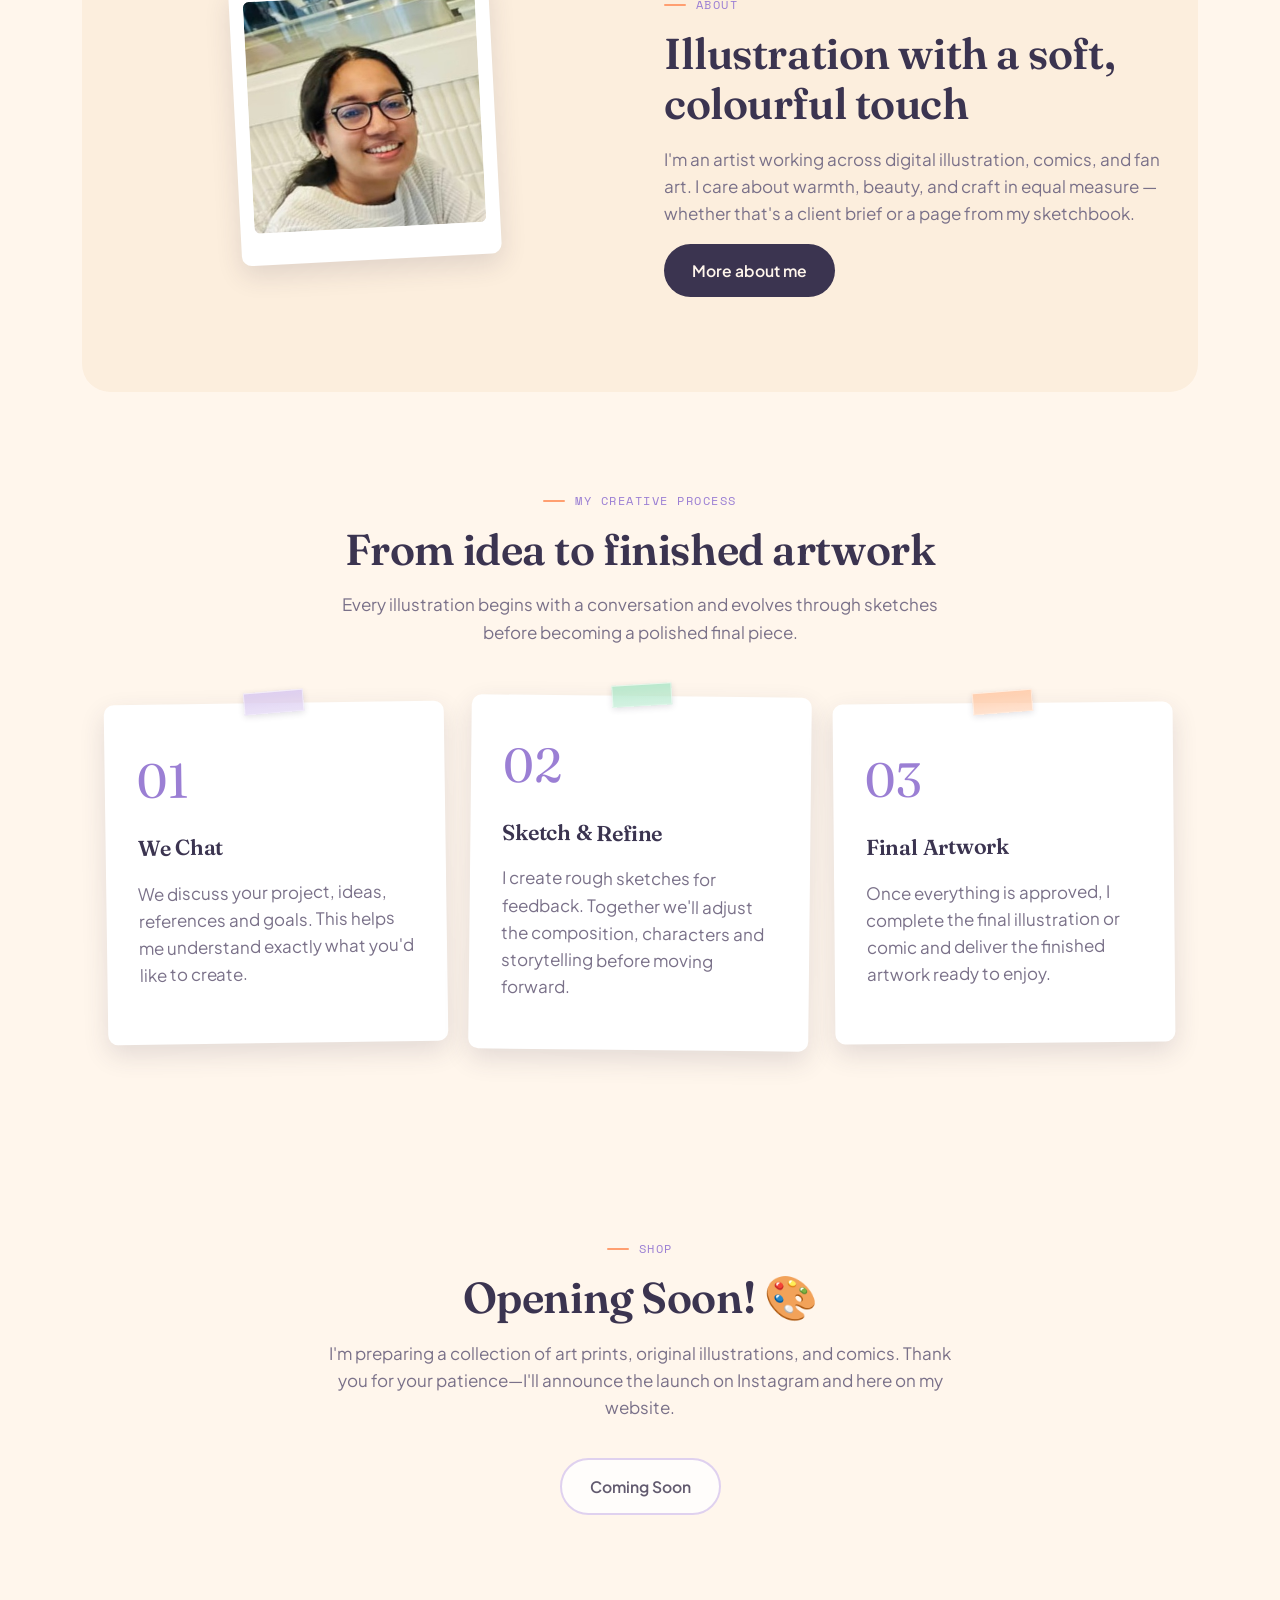
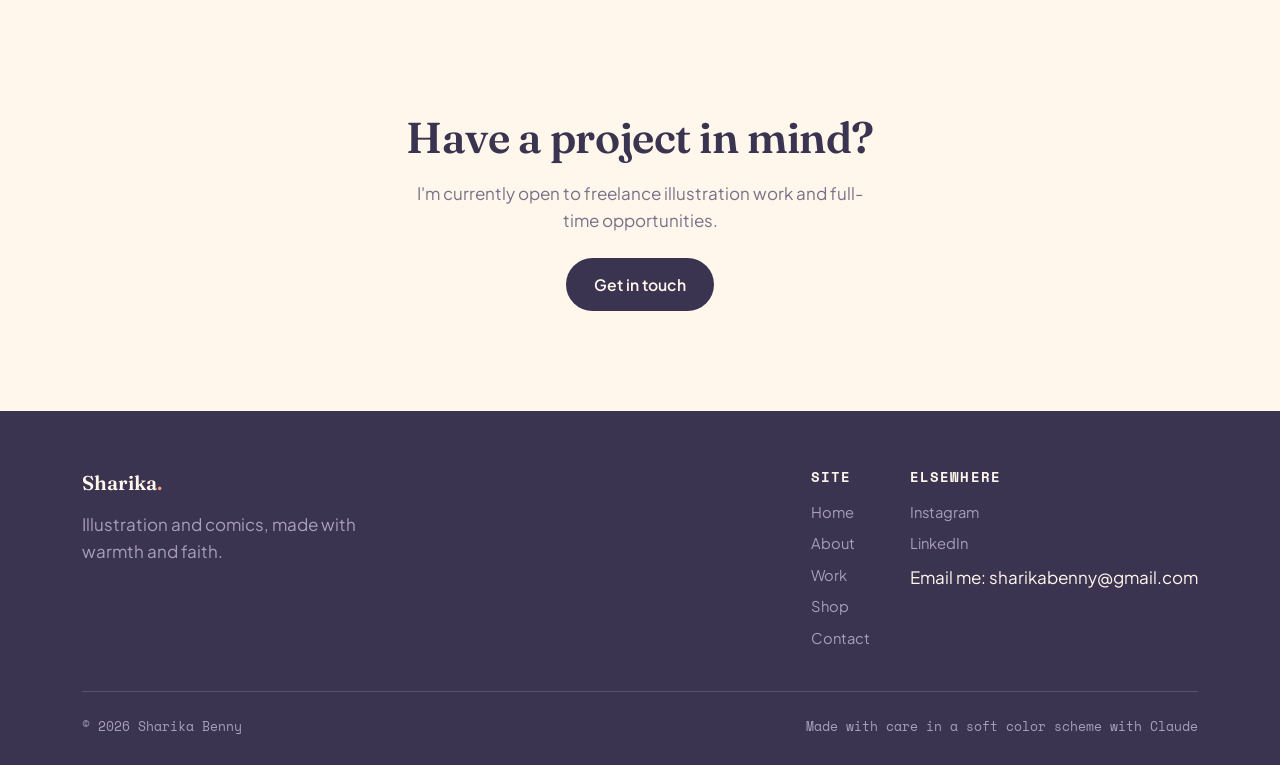
==== commit 86061e32: "Update index.html" ====
--- a/index.html
+++ b/index.html
@@ -125,8 +125,8 @@
       <div class="pin-card">
         <span class="tape"></span>
         <div class="art-thumb">
-         <a href="1.jpg" class="lightbox-link">
-    <img src="1.jpg" alt="manga inspired comic page done by Sharika Benny">
+         <a href="memory p3.jpg" class="lightbox-link">
+    <img src="memory p3.jpg" alt="manga inspired comic page done by Sharika Benny">
          </a>
         </div>
         <div class="pin-title">Memory</div>
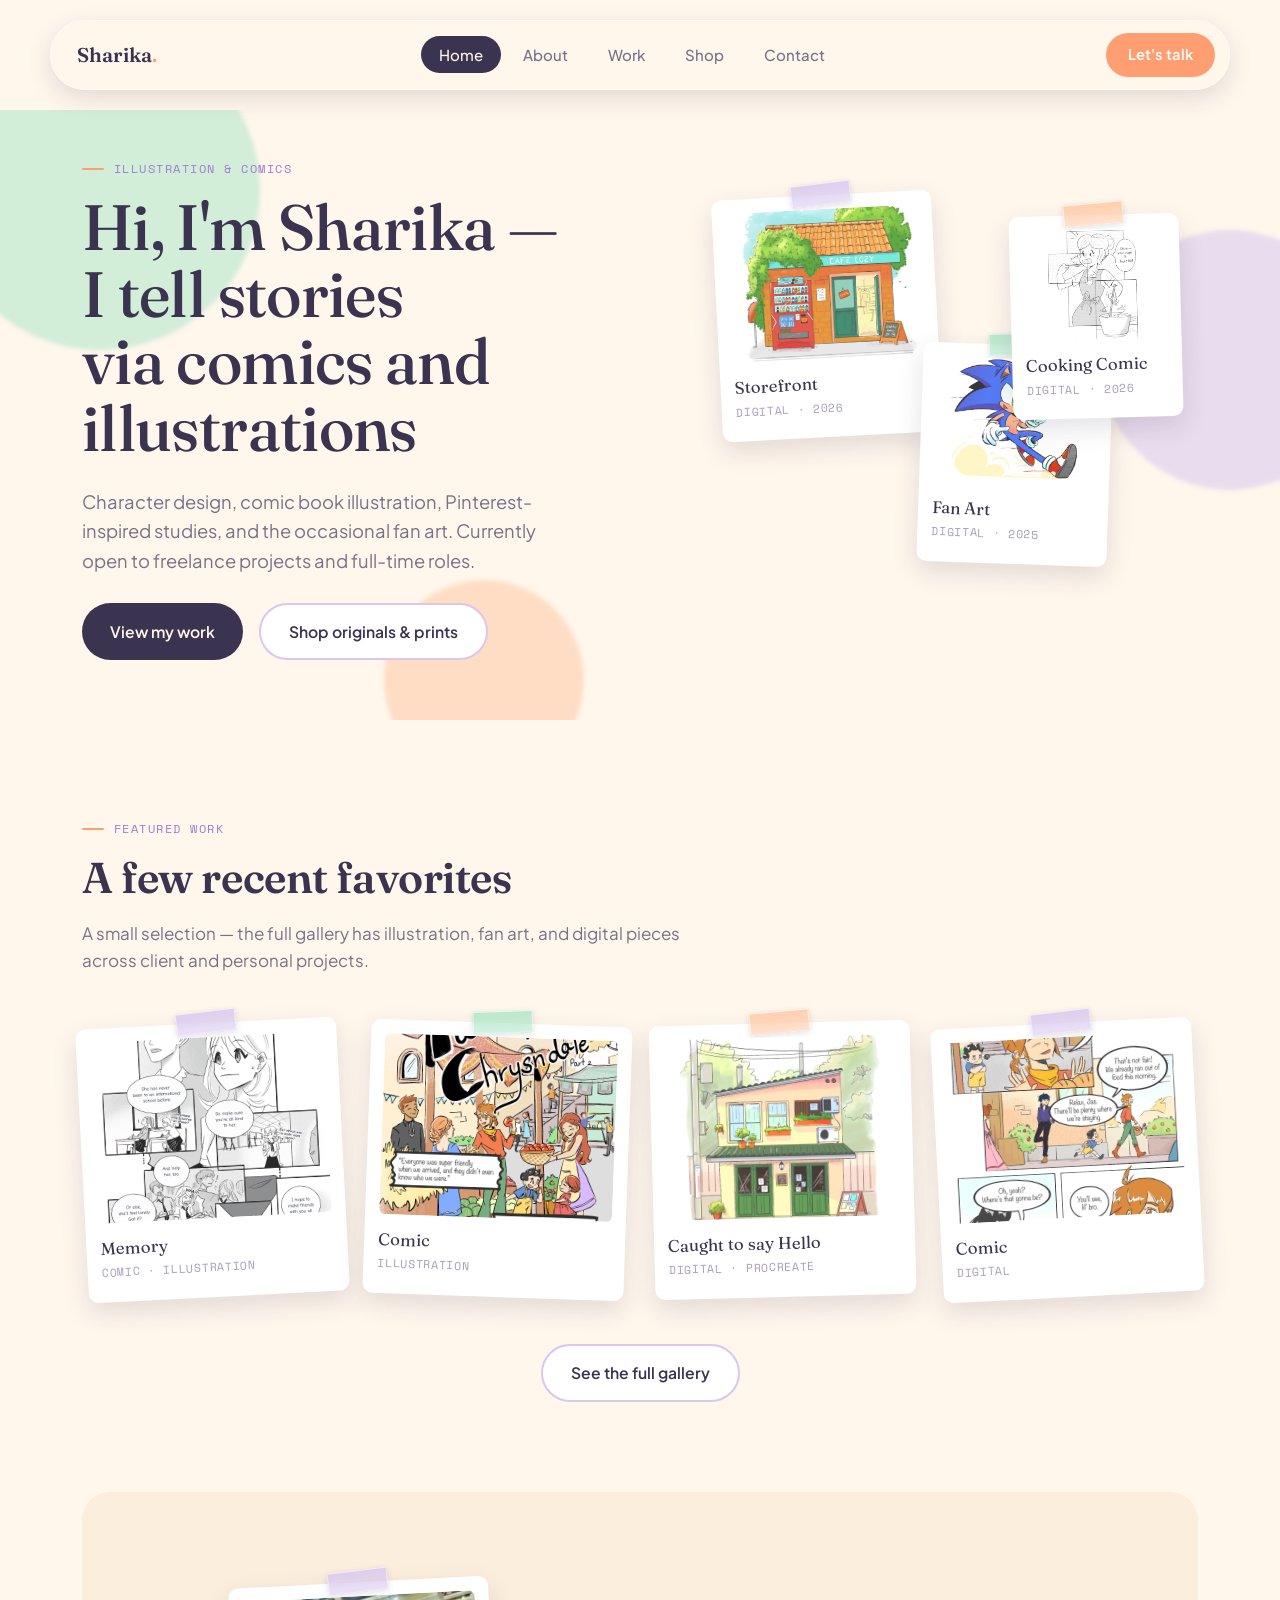
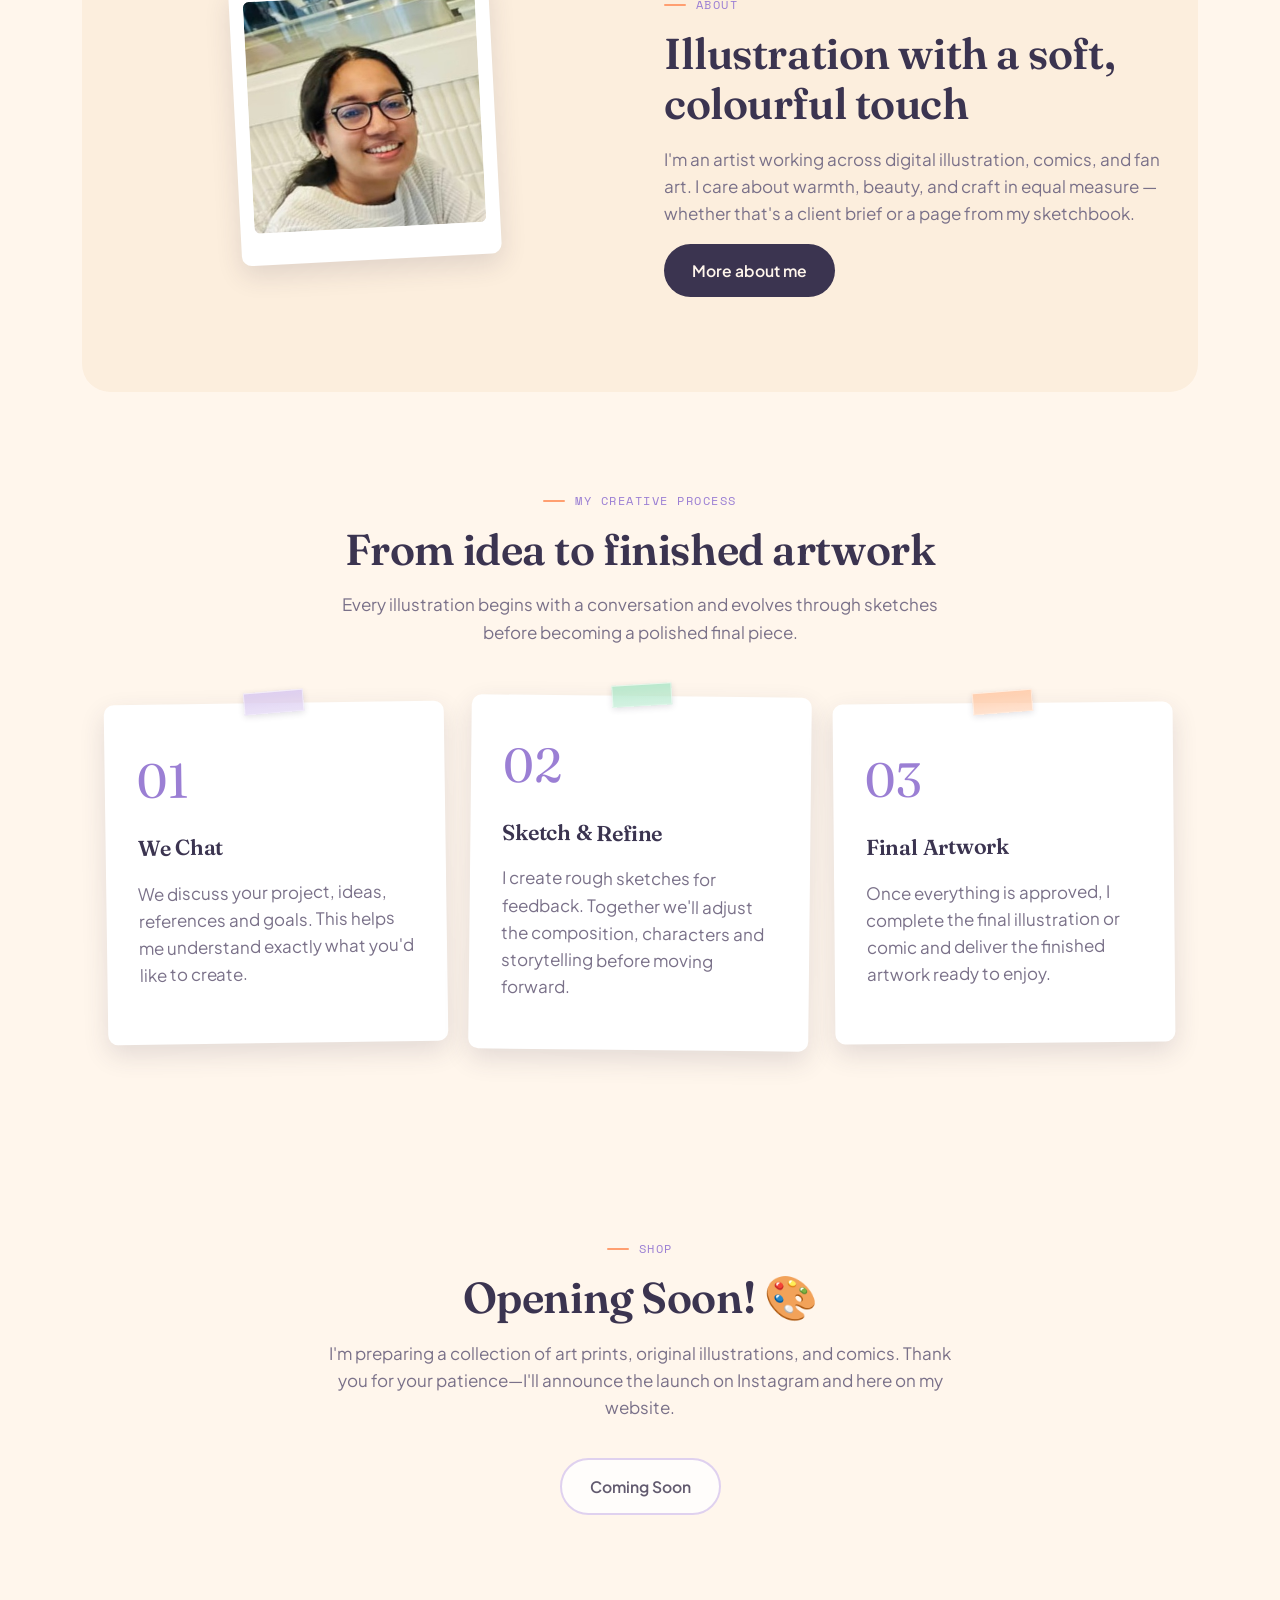
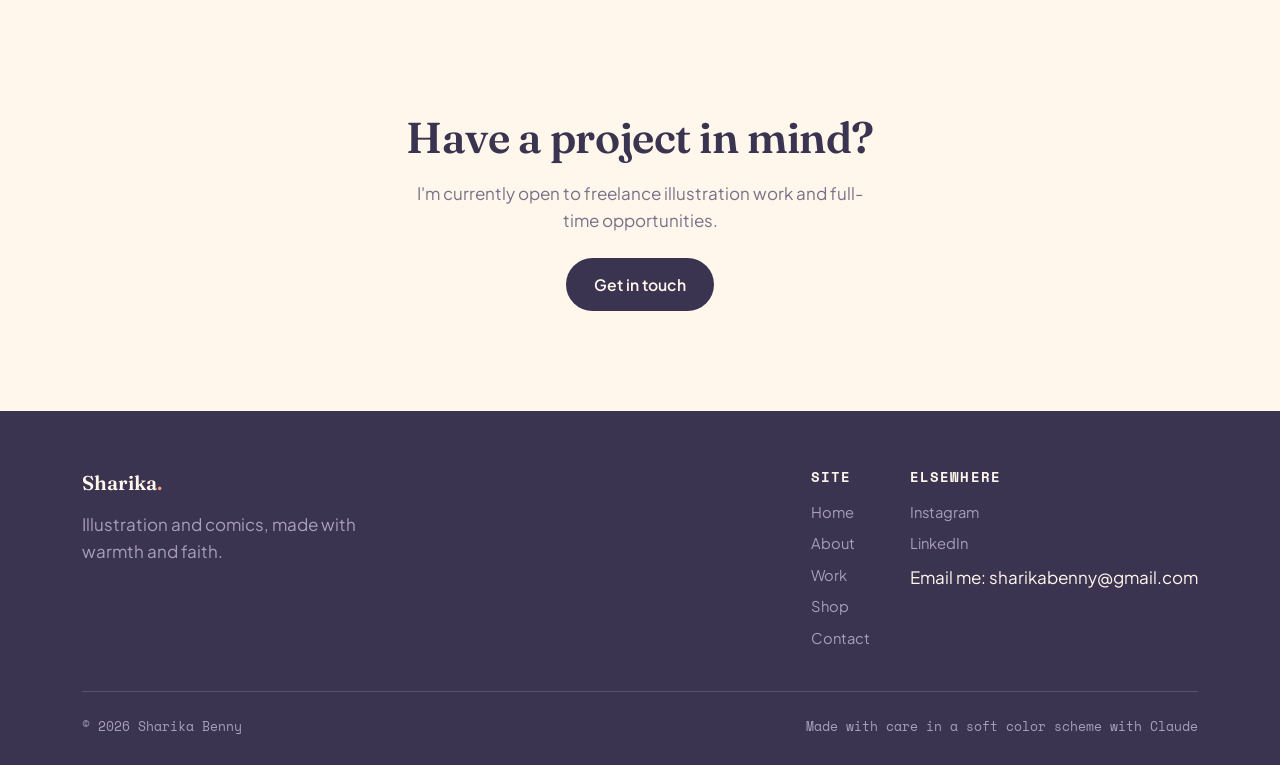
==== commit adabca8b: "Update index.html" ====
--- a/index.html
+++ b/index.html
@@ -89,6 +89,18 @@
       <p>A small selection — the full gallery has illustration, fan art, and digital pieces across client and personal projects.</p>
     </div>
     <div class="grid-4">
+
+       <div class="pin-card">
+        <span class="tape"></span>
+        <div class="art-thumb">
+         <a href="memory p3.jpg" class="lightbox-link">
+    <img src="memory p3.jpg" alt="manga inspired comic page done by Sharika Benny">
+         </a>
+        </div>
+        <div class="pin-title">Memory</div>
+        <div class="pin-meta">Comic · Illustration</div>
+      </div>
+      
       <div class="pin-card">
         <span class="tape"></span>
         <div class="art-thumb">
@@ -122,16 +134,6 @@
         <div class="pin-meta">Digital</div>
       </div>
       
-      <div class="pin-card">
-        <span class="tape"></span>
-        <div class="art-thumb">
-         <a href="memory p3.jpg" class="lightbox-link">
-    <img src="memory p3.jpg" alt="manga inspired comic page done by Sharika Benny">
-         </a>
-        </div>
-        <div class="pin-title">Memory</div>
-        <div class="pin-meta">Comic · Illustration</div>
-      </div>
     </div>
     <div style="text-align:center; margin-top:48px;">
       <a href="work.html" class="btn btn-secondary">See the full gallery</a>
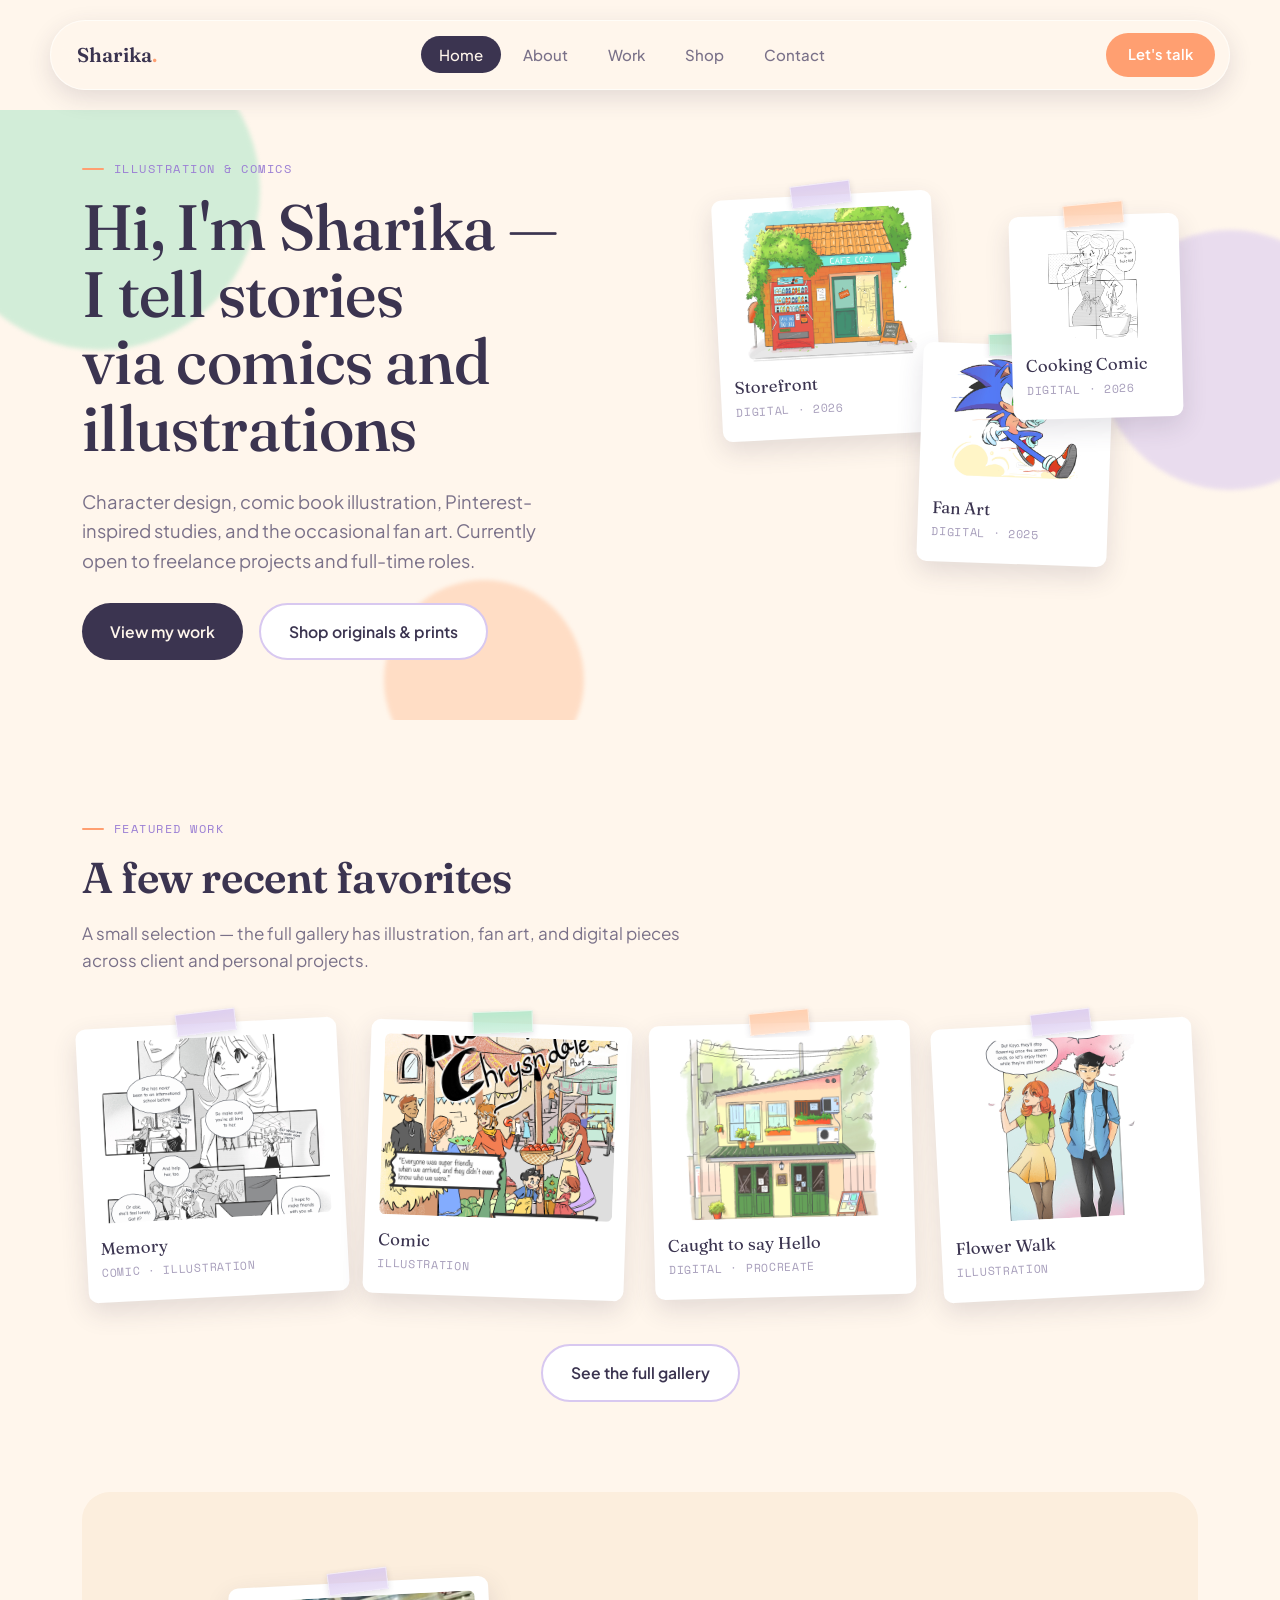
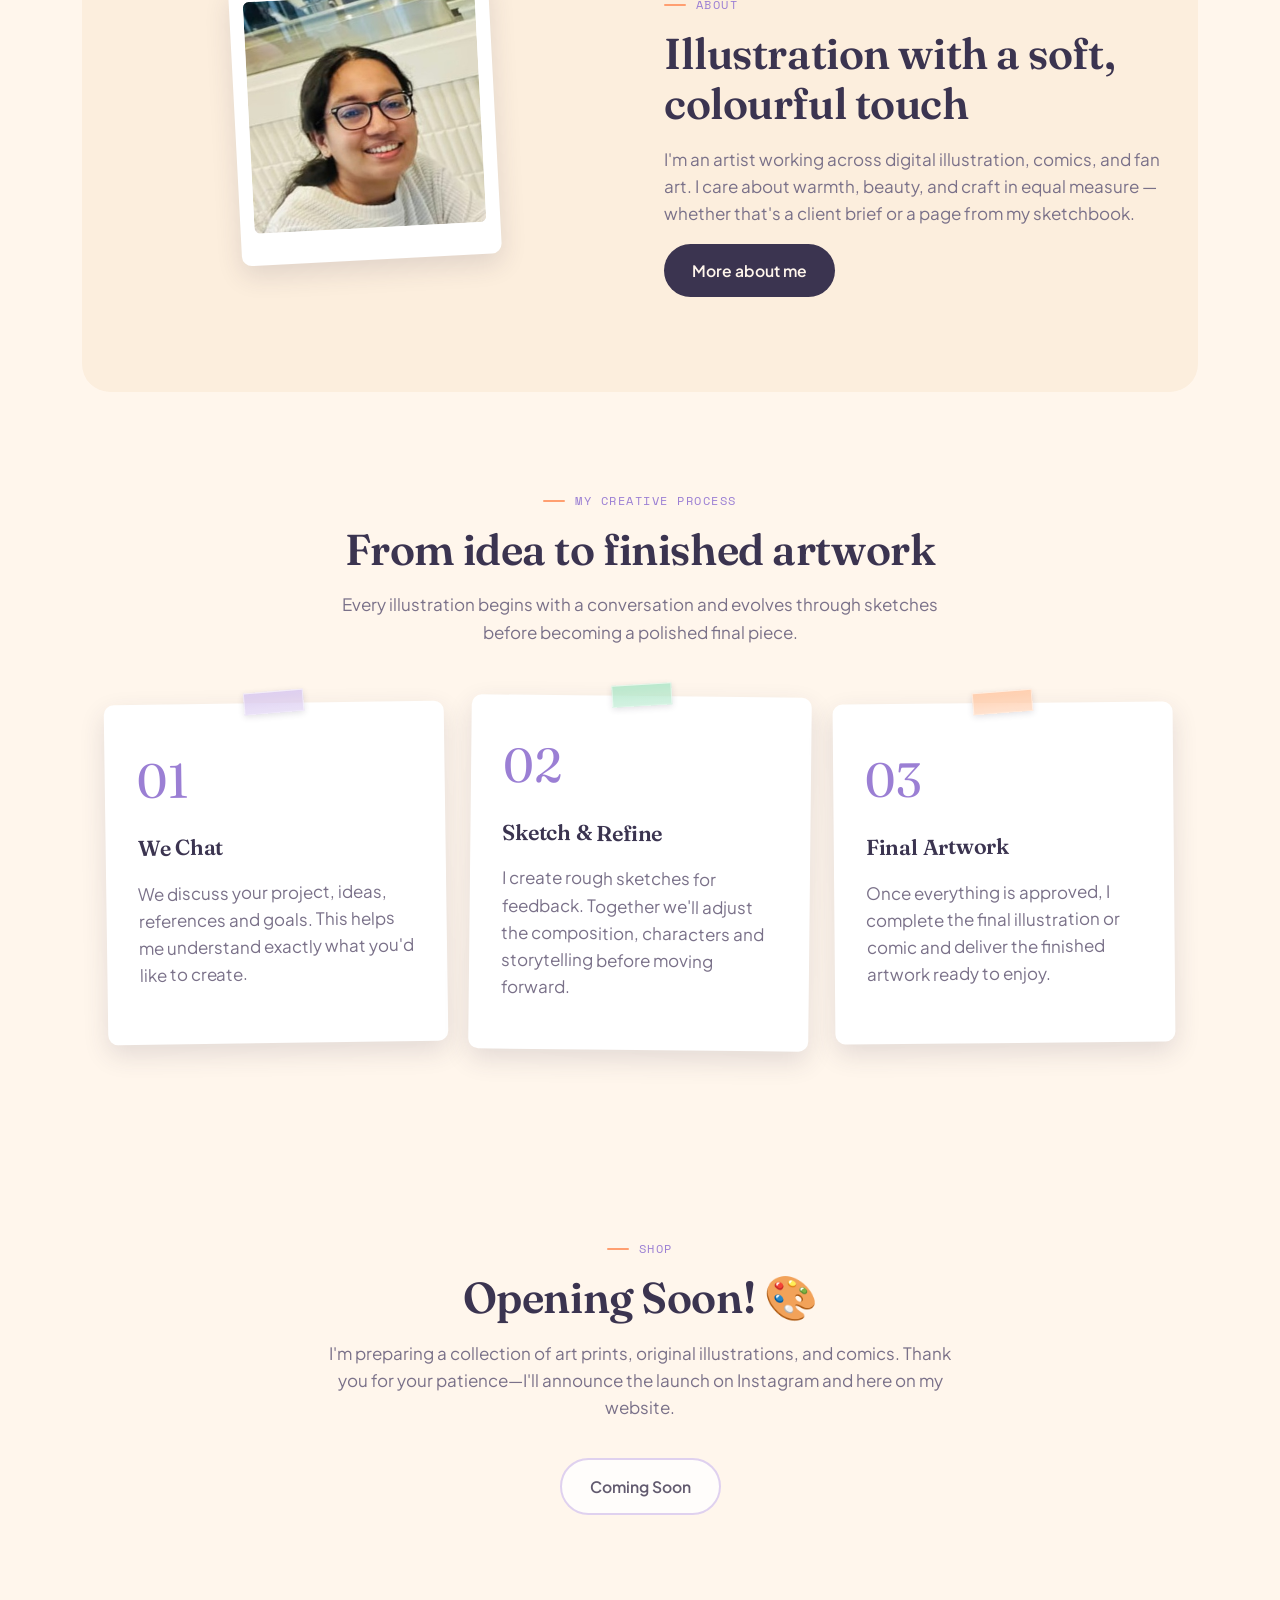
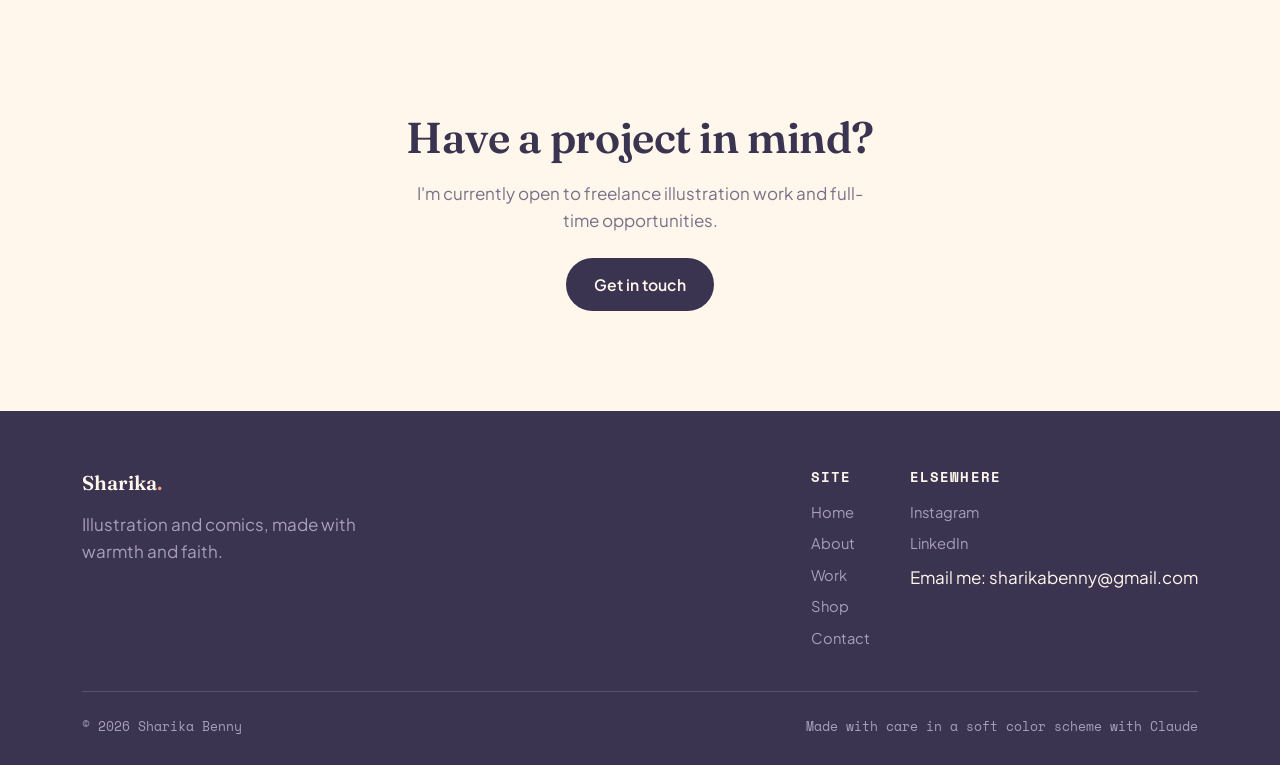
==== commit 0868be7b: "Update index.html" ====
--- a/index.html
+++ b/index.html
@@ -126,12 +126,12 @@
       <div class="pin-card">
         <span class="tape"></span>
         <div class="art-thumb">
-         <a href="comic2.jpg" class="lightbox-link">
-    <img src="comic2.jpg" alt="original comic illustration done by Sharika Benny">
+         <a href="Flower Walk 2.jpg" class="lightbox-link">
+    <img src="Flower Walk 2.jpg" alt="illustration of Kaya and Arohi done by Sharika Benny">
          </a>
         </div>
-        <div class="pin-title">Comic</div>
-        <div class="pin-meta">Digital</div>
+        <div class="pin-title">Flower Walk</div>
+        <div class="pin-meta">Illustration</div>
       </div>
       
     </div>
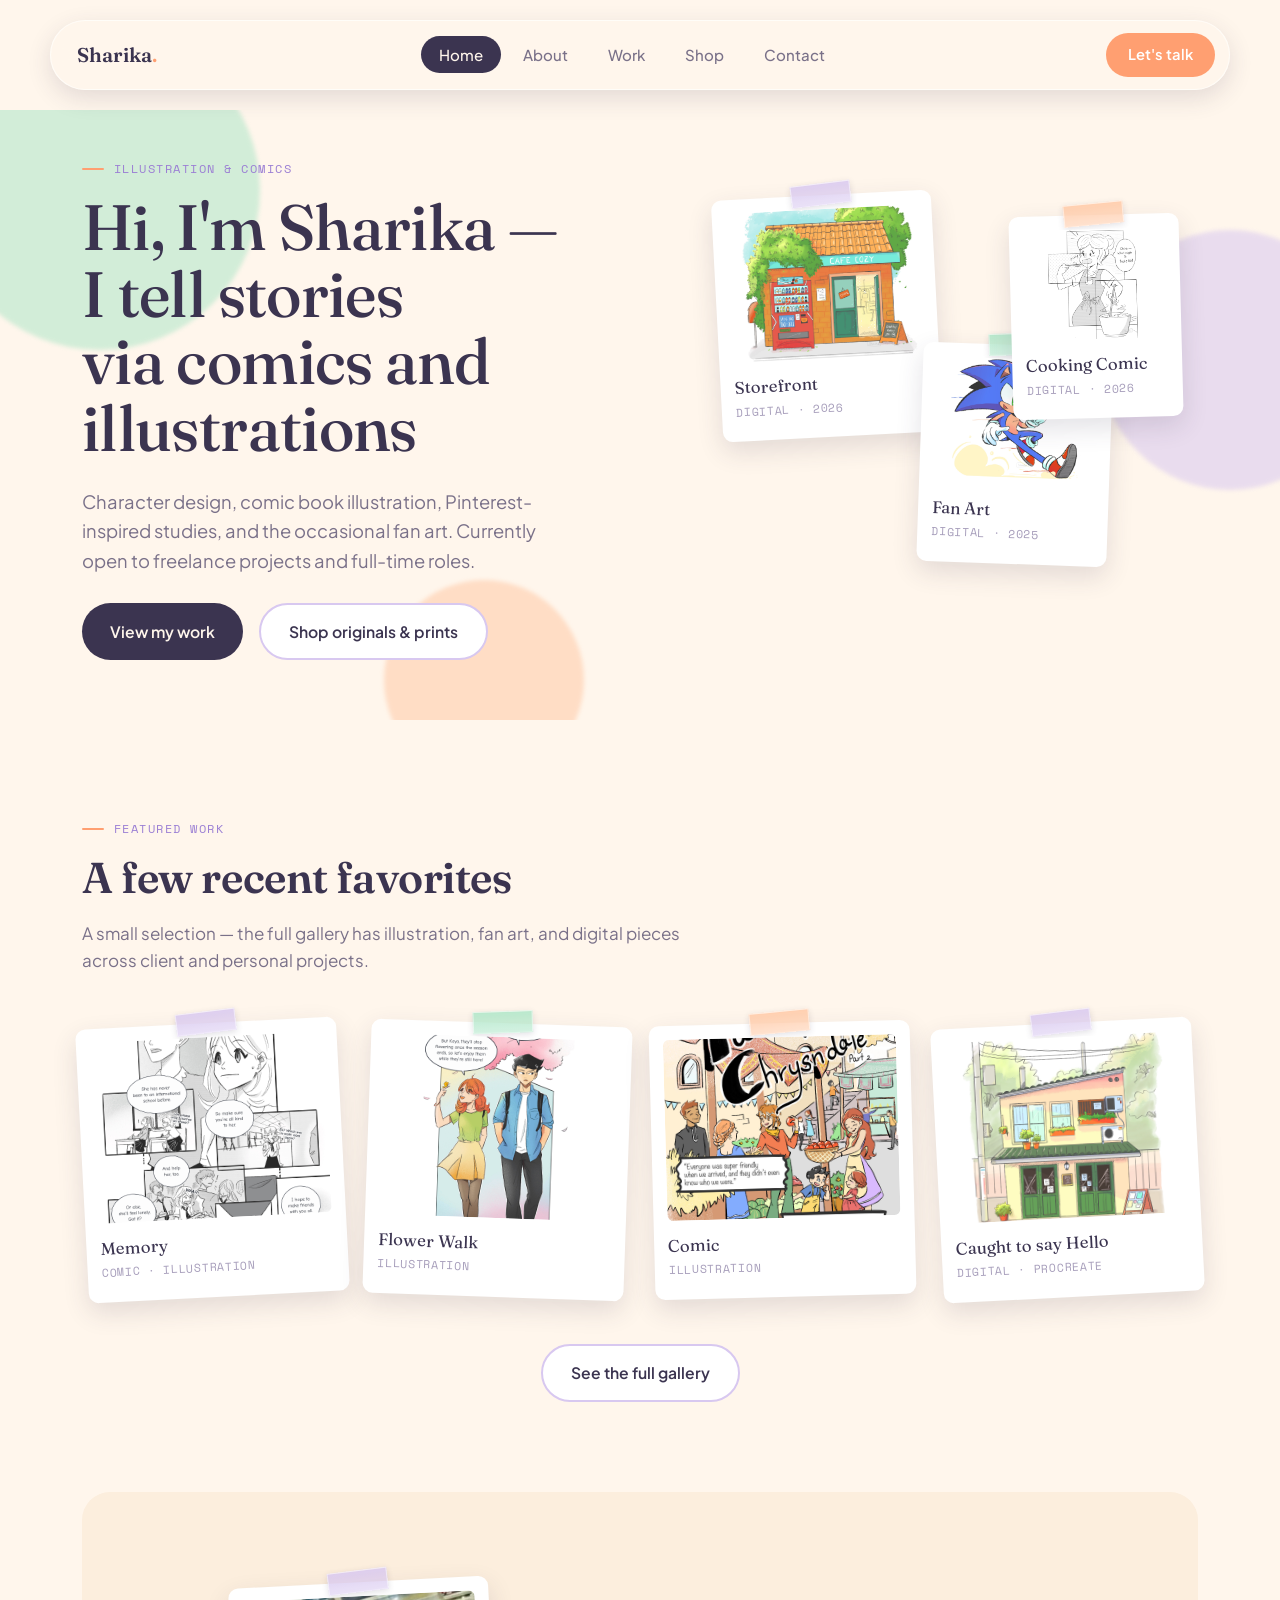
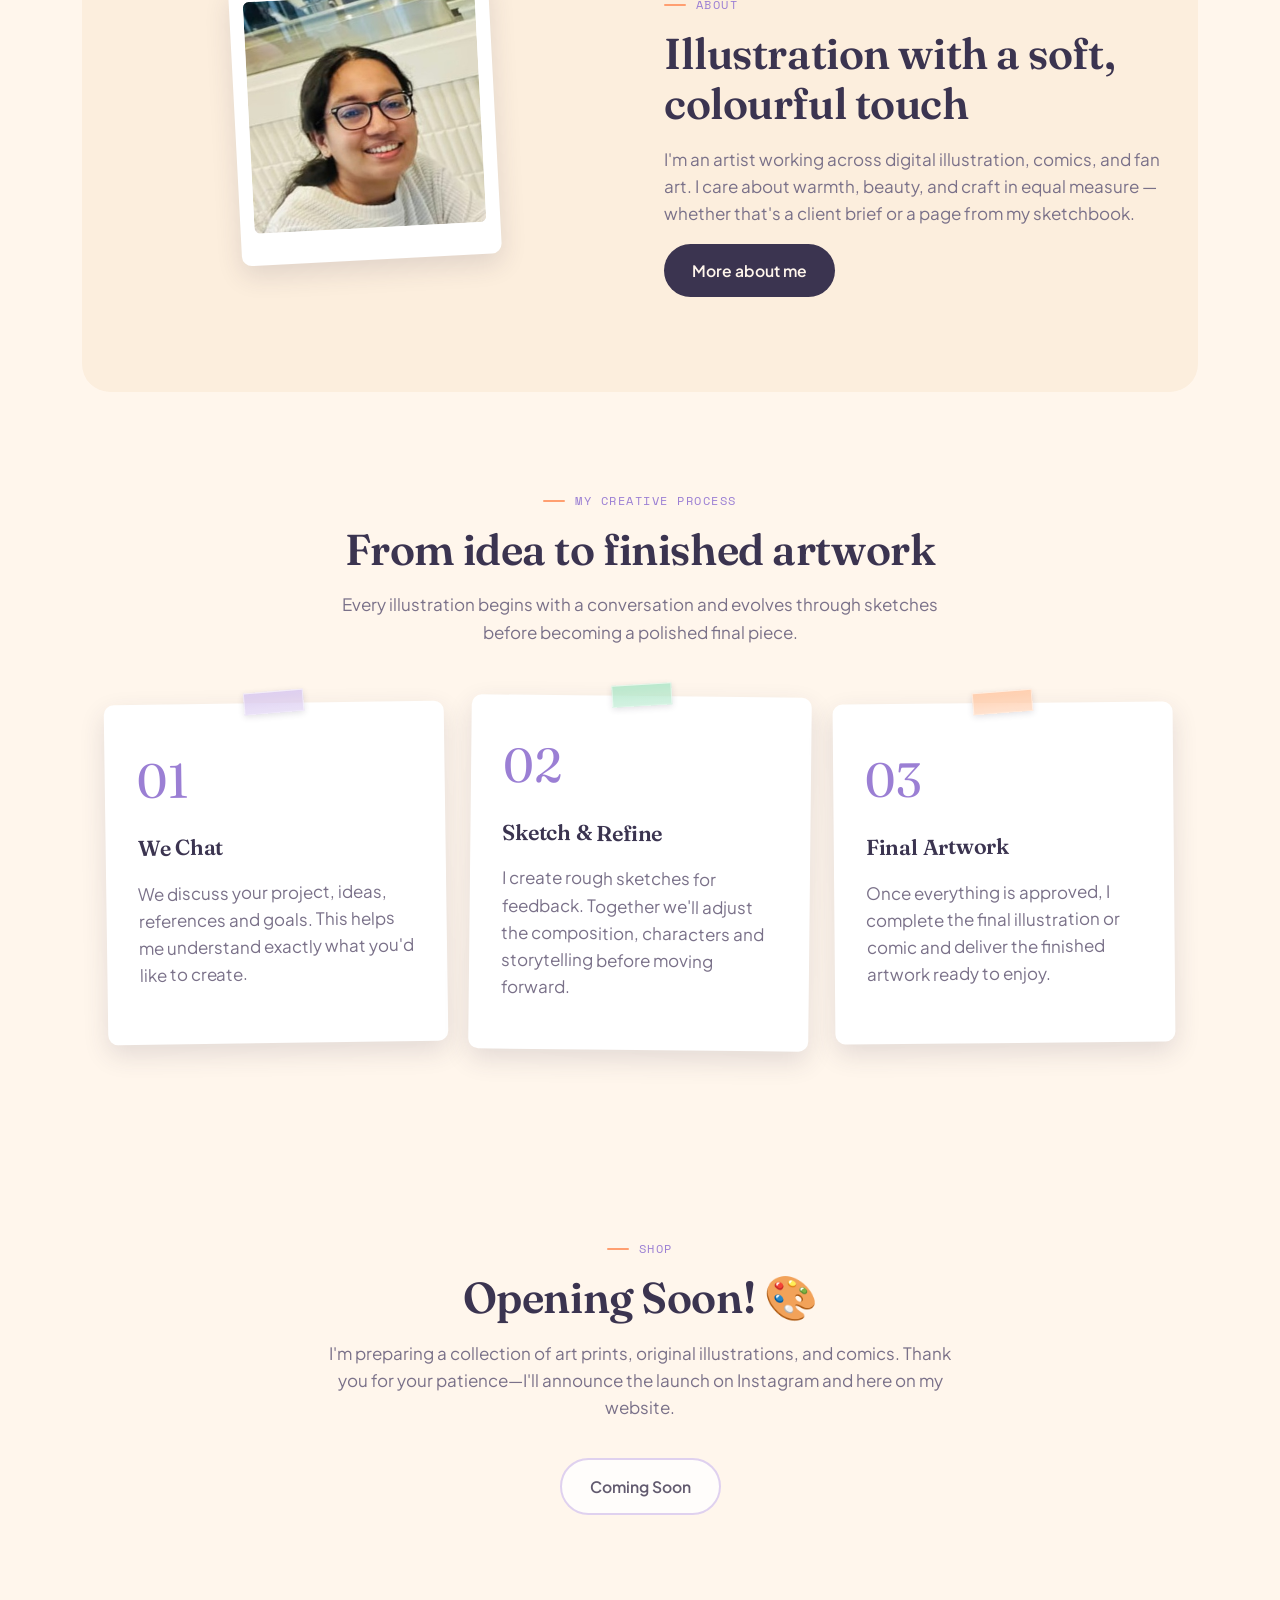
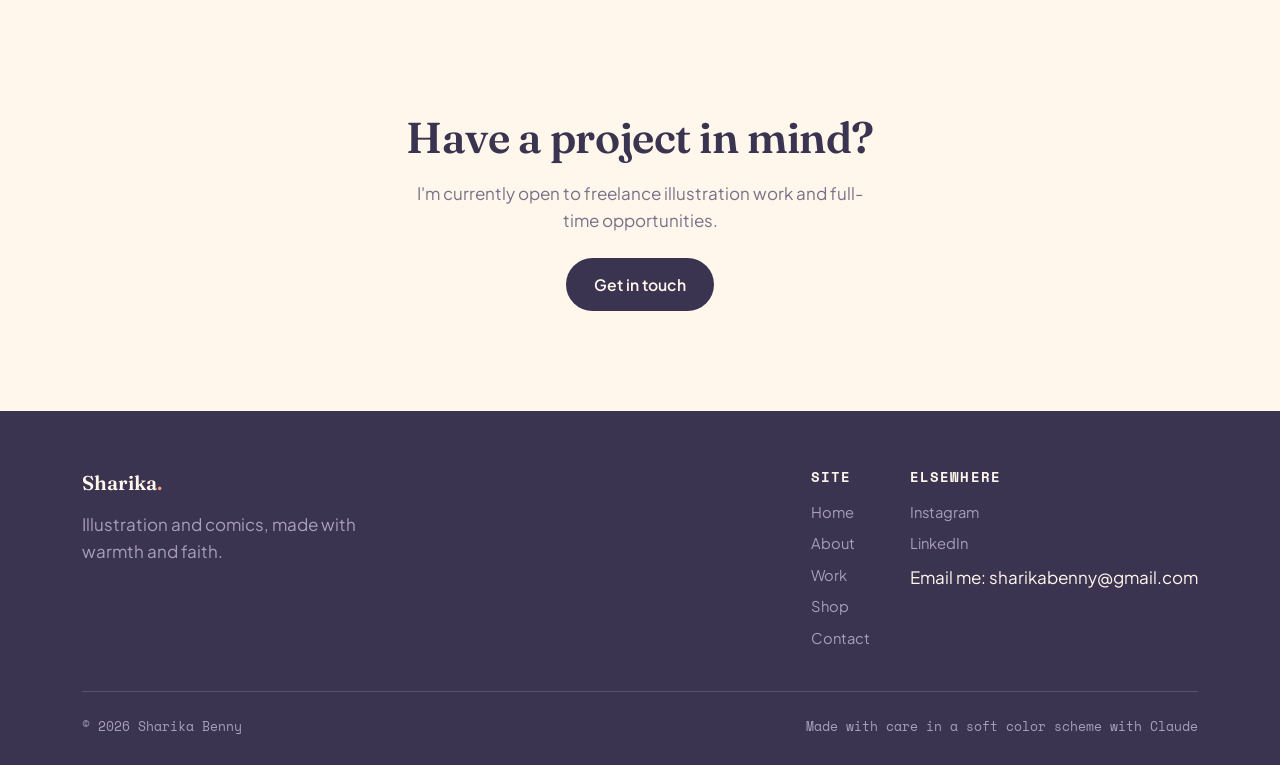
==== commit 6f9e6778: "Update index.html" ====
--- a/index.html
+++ b/index.html
@@ -100,30 +100,8 @@
         <div class="pin-title">Memory</div>
         <div class="pin-meta">Comic · Illustration</div>
       </div>
-      
-      <div class="pin-card">
-        <span class="tape"></span>
-        <div class="art-thumb">
-           <a href="comic3.jpg" class="lightbox-link">
-          <img src="comic3.jpg" alt="character design of a woman">
-          </a>
-        </div>
-        <div class="pin-title">Comic</div>
-        <div class="pin-meta">Illustration</div>
-      </div>
-      
-      <div class="pin-card">
-        <span class="tape"></span>
-        <div class="art-thumb">
-          <a href="house2.jpeg" class="lightbox-link">
-          <img src="house2.jpeg" alt="character design of a girl inspired by Pinterest">
-          </a>
-        </div>
-        <div class="pin-title">Caught to say Hello</div>
-        <div class="pin-meta">Digital · Procreate</div>
-      </div>
-      
-      <div class="pin-card">
+
+       <div class="pin-card">
         <span class="tape"></span>
         <div class="art-thumb">
          <a href="Flower Walk 2.jpg" class="lightbox-link">
@@ -133,6 +111,29 @@
         <div class="pin-title">Flower Walk</div>
         <div class="pin-meta">Illustration</div>
       </div>
+      
+      <div class="pin-card">
+        <span class="tape"></span>
+        <div class="art-thumb">
+           <a href="comic3.jpg" class="lightbox-link">
+          <img src="comic3.jpg" alt="character design of a woman">
+          </a>
+        </div>
+        <div class="pin-title">Comic</div>
+        <div class="pin-meta">Illustration</div>
+      </div>
+      
+      <div class="pin-card">
+        <span class="tape"></span>
+        <div class="art-thumb">
+          <a href="house2.jpeg" class="lightbox-link">
+          <img src="house2.jpeg" alt="character design of a girl inspired by Pinterest">
+          </a>
+        </div>
+        <div class="pin-title">Caught to say Hello</div>
+        <div class="pin-meta">Digital · Procreate</div>
+      </div>
+      
       
     </div>
     <div style="text-align:center; margin-top:48px;">
